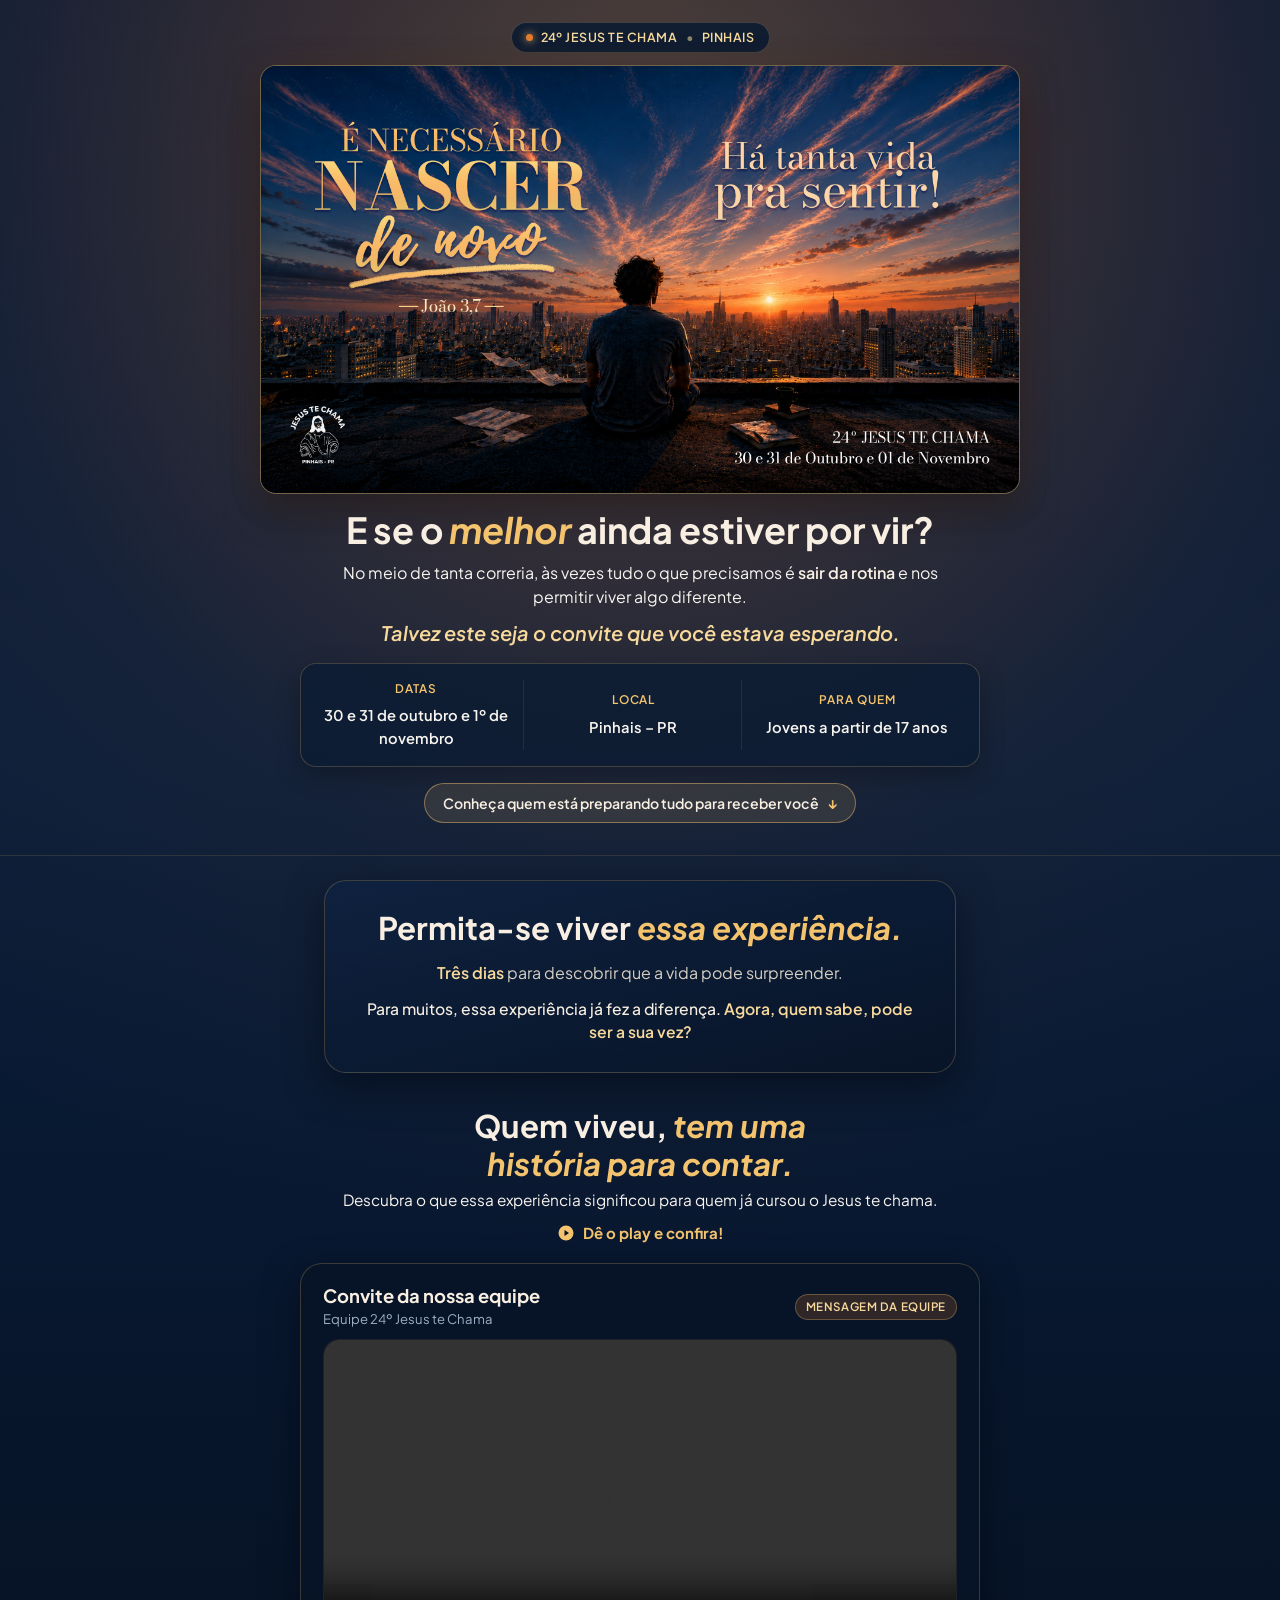
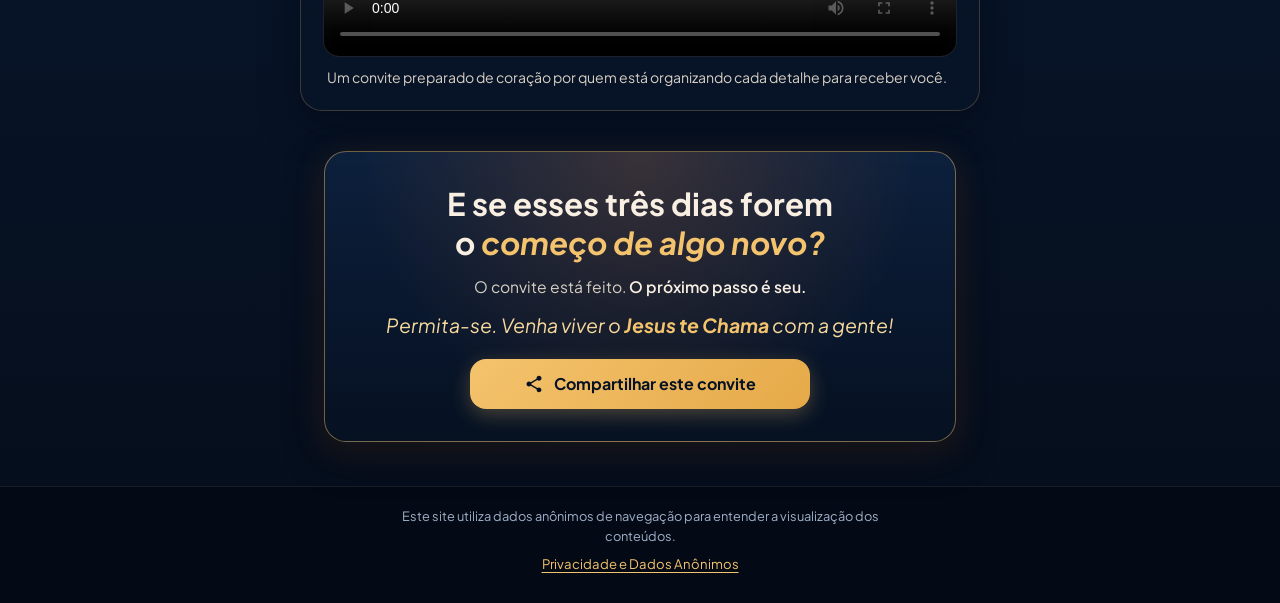
==== index.html @ 41ff3357 "feat: atualizar textos, hierarquia visual e secoes da landing page convite" ====
<!DOCTYPE html>
<html lang="pt-BR">
<head>
  <meta charset="UTF-8">
  <meta name="viewport" content="width=device-width, initial-scale=1.0">
  <meta name="theme-color" content="#071529">

  <title>24º Jesus te Chama | É necessário nascer de novo</title>
  <meta name="description" content="Nos dias 30 e 31 de outubro e 1º de novembro acontece em Pinhais o 24º Jesus te Chama, retiro para jovens a partir de 17 anos.">

  <!-- Open Graph / WhatsApp Preview -->
  <meta property="og:type" content="website">
  <meta property="og:locale" content="pt_BR">
  <meta property="og:site_name" content="24º Jesus te Chama">
  <meta property="og:title" content="24º Jesus te Chama | É necessário nascer de novo">
  <meta property="og:description" content="Nos dias 30 e 31 de outubro e 1º de novembro acontece em Pinhais o 24º Jesus te Chama, retiro para jovens a partir de 17 anos.">
  <meta property="og:url" content="https://convitejesustechama.9digitaltec.com.br/">
  <meta property="og:image" content="https://convitejesustechama.9digitaltec.com.br/imagens/og-convite-24jtc.jpg">
  <meta property="og:image:secure_url" content="https://convitejesustechama.9digitaltec.com.br/imagens/og-convite-24jtc.jpg">
  <meta property="og:image:type" content="image/jpeg">
  <meta property="og:image:width" content="1200">
  <meta property="og:image:height" content="675">
  <meta property="og:image:alt" content="24º Jesus te Chama — É necessário nascer de novo (João 3,7) — 30 e 31 de outubro e 1º de novembro em Pinhais">

  <!-- Twitter Card -->
  <meta name="twitter:card" content="summary_large_image">
  <meta name="twitter:title" content="24º Jesus te Chama | É necessário nascer de novo">
  <meta name="twitter:description" content="Nos dias 30 e 31 de outubro e 1º de novembro acontece em Pinhais o 24º Jesus te Chama, retiro para jovens a partir de 17 anos.">
  <meta name="twitter:image" content="https://convitejesustechama.9digitaltec.com.br/imagens/og-convite-24jtc.jpg">

  <!-- Fontes leves que conversam com a tipografia da arte oficial -->
  <link rel="preconnect" href="https://fonts.googleapis.com">
  <link rel="preconnect" href="https://fonts.gstatic.com" crossorigin>
  <link href="https://fonts.googleapis.com/css2?family=Cormorant+Garamond:ital,wght@0,600;0,700;1,600&family=Plus+Jakarta+Sans:wght@400;500;600;700&display=swap" rel="stylesheet">

  <link rel="stylesheet" href="css/style.css">
</head>
<body>
  <a class="skip-link" href="#depoimentos">Ir direto para os depoimentos</a>

  <!-- ====================================================================
       SEÇÃO 1 — ABERTURA
       ==================================================================== -->
  <header class="hero" role="banner">
    <div class="hero-ambient" aria-hidden="true"></div>

    <div class="container hero-container">
      <div class="hero-top-pill">
        <span class="pill-dot" aria-hidden="true"></span>
        <span>24º Jesus te Chama</span>
        <span class="pill-sep" aria-hidden="true">•</span>
        <span>Pinhais</span>
      </div>

      <!-- Arte Oficial do Evento -->
      <figure class="hero-art-frame">
        <img
          src="imagens/24° JTC Tema - Horizontal.jpg"
          alt="Arte oficial do 24º Jesus te Chama: É necessário nascer de novo (João 3,7). Há tanta vida pra sentir! 30 e 31 de outubro e 1º de novembro em Pinhais - PR."
          class="hero-art-img"
          width="1920"
          height="1080"
          fetchpriority="high"
        >
      </figure>

      <!-- Conteúdo Principal de Abertura -->
      <div class="hero-content">
        <h1 class="hero-title">
          E se o <em class="hero-title-accent">melhor</em> ainda estiver por vir?
        </h1>

        <p class="hero-text">
          No meio de tanta correria, às vezes tudo o que precisamos é <strong>sair da rotina</strong> e nos permitir viver algo diferente.
        </p>

        <p class="hero-welcome">
          Talvez este seja o convite que você estava esperando.
        </p>

        <div class="hero-info-grid" aria-label="Informações do retiro">
          <div class="hero-info-item">
            <span class="info-label">Datas</span>
            <strong class="info-value">30 e 31 de outubro e 1º de novembro</strong>
          </div>
          <div class="hero-info-item">
            <span class="info-label">Local</span>
            <strong class="info-value">Pinhais – PR</strong>
          </div>
          <div class="hero-info-item">
            <span class="info-label">Para quem</span>
            <strong class="info-value">Jovens a partir de 17 anos</strong>
          </div>
        </div>

        <a href="#depoimentos" class="hero-scroll-cue" aria-label="Descer para assistir ao recado da equipe">
          <span>Conheça quem está preparando tudo para receber você</span>
          <span class="scroll-arrow" aria-hidden="true">↓</span>
        </a>
      </div>
    </div>
  </header>

  <main id="conteudo-principal">
    <!-- ==================================================================
         SEÇÃO 2 — EXPERIÊNCIA
         ================================================================== -->
    <section class="section intro-section" aria-labelledby="titulo-apresentacao">
      <div class="container narrow-container">
        <div class="intro-card">
          <h2 id="titulo-apresentacao" class="section-title intro-title">
            Permita-se viver <em class="text-accent">essa experiência.</em>
          </h2>

          <p class="intro-lead">
            <strong>Três dias</strong> para descobrir que a vida pode surpreender.
          </p>

          <p class="intro-bridge">
            Para muitos, essa experiência já fez a diferença. <strong>Agora, quem sabe, pode ser a sua vez?</strong>
          </p>
        </div>
      </div>
    </section>

    <!-- ==================================================================
         SEÇÃO 3 — VÍDEO DA EQUIPE
         ================================================================== -->
    <section id="depoimentos" class="section testimonials-section" aria-labelledby="titulo-depoimentos">
      <div class="container">
        <div class="section-header">
          <h2 id="titulo-depoimentos" class="section-title">
            Quem viveu, <em class="text-accent">tem uma história para contar.</em>
          </h2>
          <p class="section-subtitle">
            Descubra o que essa experiência significou para quem já cursou o Jesus te chama.
          </p>
          <p class="section-play-cta">
            <span class="play-cta-icon" aria-hidden="true">
              <svg viewBox="0 0 24 24" width="18" height="18" focusable="false">
                <circle cx="12" cy="12" r="10" fill="currentColor"/>
                <polygon points="10,8 16,12 10,16" fill="#061224"/>
              </svg>
            </span>
            <span>Dê o play e confira!</span>
          </p>
        </div>

        <!-- Lista de vídeos gerada dinamicamente por js/main.js -->
        <div id="testimonials-list" class="testimonials-grid">
          <noscript>
            <article class="testimonial-card">
              <div class="testimonial-header">
                <span class="testimonial-badge">Mensagem da Equipe</span>
                <div class="testimonial-person">
                  <h3 class="testimonial-name">Convite da nossa equipe</h3>
                  <p class="testimonial-role">Equipe 24º Jesus te Chama</p>
                </div>
              </div>
              <div class="video-wrapper">
                <video
                  class="testimonial-video"
                  controls
                  playsinline
                  preload="metadata"
                  src="depoimentos/WhatsApp Video 2026-10-13 at 09.26.29.mp4"
                ></video>
              </div>
            </article>
          </noscript>
        </div>
      </div>
    </section>

    <!-- ==================================================================
         SEÇÃO 4 — ENCERRAMENTO
         ================================================================== -->
    <section id="convite-final" class="section closing-section" aria-labelledby="titulo-fechamento">
      <div class="container narrow-container">
        <div class="closing-card">
          <h2 id="titulo-fechamento" class="closing-title">
            E se esses três dias forem o <em class="text-accent">começo de algo novo?</em>
          </h2>

          <p class="closing-text">
            O convite está feito. <strong>O próximo passo é seu.</strong>
          </p>

          <p class="closing-highlight">
            Permita-se. Venha viver o <strong>Jesus te Chama</strong> com a gente!
          </p>

          <div class="closing-actions">
            <button
              type="button"
              id="btn-share"
              class="btn btn-primary"
              aria-label="Compartilhar este convite"
            >
              <svg class="btn-icon" viewBox="0 0 24 24" aria-hidden="true" focusable="false">
                <path fill="currentColor" d="M18 16.08c-.76 0-1.44.3-1.96.77L8.91 12.7c.05-.23.09-.46.09-.7s-.04-.47-.09-.7l7.05-4.11c.54.5 1.25.81 2.04.81 1.66 0 3-1.34 3-3s-1.34-3-3-3-3 1.34-3 3c0 .24.04.47.09.7L8.04 9.81C7.5 9.31 6.79 9 6 9c-1.66 0-3 1.34-3 3s1.34 3 3 3c.79 0 1.5-.31 2.04-.81l7.12 4.16c-.05.21-.08.43-.08.65 0 1.61 1.31 2.92 2.92 2.92s2.92-1.31 2.92-2.92-1.31-2.92-2.92-2.92z"/>
              </svg>
              <span>Compartilhar este convite</span>
            </button>

            <p id="share-feedback" class="share-feedback" role="status" aria-live="polite" hidden>
              Link copiado!
            </p>
          </div>
        </div>
      </div>
    </section>
  </main>

  <!-- ====================================================================
       RODAPÉ E PRIVACIDADE
       ==================================================================== -->
  <footer class="site-footer" role="contentinfo">
    <div class="container footer-container">
      <p class="footer-privacy-note">
        Este site utiliza dados anônimos de navegação para entender a visualização dos conteúdos.
      </p>
      <p class="footer-links">
        <a href="privacidade.html" class="footer-link">Privacidade e Dados Anônimos</a>
      </p>
    </div>
  </footer>

  <!-- Scripts do Projeto -->
  <script src="js/config.js"></script>
  <script src="js/tracking.js"></script>
  <script src="js/main.js"></script>
</body>
</html>
---- css/style.css ----
/* ==========================================================================
   24º Jesus te Chama — Folha de Estilo Principal (Mobile First)
   Paleta e atmosfera inspiradas diretamente na arte oficial do evento:
   "É necessário nascer de novo" (João 3,7)
   ========================================================================== */

:root {
  /* Cores extraídas da arte oficial (céu de alvorada + luz dourada do nascer do sol) */
  --bg-deep: #061224;
  --bg-night: #091b34;
  --bg-horizon: #11284a;
  --bg-card: rgba(11, 27, 51, 0.78);
  --bg-card-strong: rgba(8, 20, 39, 0.9);

  --gold-primary: #f4c36d;
  --gold-soft: #f7d99c;
  --amber-glow: #e87d2e;
  --ivory-warm: #f8efe2;

  --text-main: #f8f5f0;
  --text-secondary: #d7cfc3;
  --text-muted: #9fb0c7;

  --border-subtle: rgba(244, 195, 109, 0.22);
  --border-strong: rgba(244, 195, 109, 0.45);

  --whatsapp-green: #25d366;
  --whatsapp-green-dark: #1da851;

  --font-serif: "Plus Jakarta Sans", -apple-system, BlinkMacSystemFont, "Segoe UI", Roboto, sans-serif;
  --font-sans: "Plus Jakarta Sans", -apple-system, BlinkMacSystemFont, "Segoe UI", Roboto, sans-serif;

  --radius-sm: 10px;
  --radius-md: 16px;
  --radius-lg: 22px;

  --shadow-soft: 0 14px 36px rgba(2, 8, 18, 0.55);
  --shadow-glow: 0 8px 32px rgba(232, 125, 46, 0.18);
}

/* Reset enxuto e seguro */
*,
*::before,
*::after {
  box-sizing: border-box;
  margin: 0;
  padding: 0;
}

html {
  font-size: 16px;
  scroll-behavior: smooth;
  -webkit-text-size-adjust: 100%;
  background-color: var(--bg-deep);
  color: var(--text-main);
}

body {
  font-family: var(--font-sans);
  line-height: 1.55;
  color: var(--text-main);
  background-color: var(--bg-deep);
  background-image:
    radial-gradient(circle at 50% 0%, rgba(232, 125, 46, 0.16) 0%, transparent 55%),
    linear-gradient(180deg, #071936 0%, #091d3a 35%, #071326 75%, #050d1a 100%);
  min-height: 100vh;
  overflow-x: hidden;
  -webkit-font-smoothing: antialiased;
}

img,
video {
  display: block;
  max-width: 100%;
  height: auto;
}

a {
  color: var(--gold-primary);
  text-decoration: none;
  transition: color 0.2s ease, opacity 0.2s ease;
}

a:hover {
  color: var(--gold-soft);
}

/* Acessibilidade */
.skip-link {
  position: absolute;
  top: -100px;
  left: 16px;
  z-index: 999;
  padding: 10px 16px;
  background: var(--gold-primary);
  color: #061224;
  font-weight: 700;
  border-radius: var(--radius-sm);
}

.skip-link:focus {
  top: 12px;
}

.sr-only {
  position: absolute;
  width: 1px;
  height: 1px;
  padding: 0;
  margin: -1px;
  overflow: hidden;
  clip: rect(0, 0, 0, 0);
  white-space: nowrap;
  border: 0;
}

:focus-visible {
  outline: 2px solid var(--gold-primary);
  outline-offset: 3px;
}

/* Containers */
.container {
  width: 100%;
  max-width: 960px;
  margin: 0 auto;
  padding: 0 16px;
}

.narrow-container {
  max-width: 680px;
}

/* ==========================================================================
   SEÇÃO 1 — ABERTURA (Mobile First)
   ========================================================================== */
.hero {
  position: relative;
  padding: 12px 0 18px;
  overflow: hidden;
  border-bottom: 1px solid rgba(244, 195, 109, 0.12);
}

.hero-ambient {
  position: absolute;
  inset: 0;
  background:
    radial-gradient(ellipse at 50% 24%, rgba(244, 195, 109, 0.18) 0%, rgba(232, 125, 46, 0.1) 38%, transparent 72%);
  pointer-events: none;
  z-index: 0;
}

.hero-container {
  position: relative;
  z-index: 1;
  display: flex;
  flex-direction: column;
  align-items: center;
  text-align: center;
  gap: 12px;
}

.hero-top-pill {
  display: inline-flex;
  align-items: center;
  gap: 8px;
  padding: 5px 14px;
  border-radius: 999px;
  background: rgba(9, 25, 49, 0.85);
  border: 1px solid var(--border-subtle);
  font-size: 0.78rem;
  font-weight: 600;
  letter-spacing: 0.04em;
  text-transform: uppercase;
  color: var(--gold-soft);
}

.pill-dot {
  width: 7px;
  height: 7px;
  border-radius: 50%;
  background: var(--amber-glow);
  box-shadow: 0 0 8px var(--gold-primary);
}

.pill-sep {
  opacity: 0.55;
}

.hero-art-frame {
  width: 100%;
  max-width: 760px;
  border-radius: var(--radius-md);
  overflow: hidden;
  border: 1px solid var(--border-strong);
  box-shadow: var(--shadow-soft), var(--shadow-glow);
  background-color: #07162c;
}

.hero-art-img {
  width: 100%;
  height: auto;
  display: block;
}

.hero-content {
  width: 100%;
  max-width: 680px;
  display: flex;
  flex-direction: column;
  align-items: center;
  gap: 10px;
  margin-top: 2px;
}

.hero-eyebrow {
  font-size: 0.84rem;
  font-weight: 700;
  letter-spacing: 0.08em;
  text-transform: uppercase;
  color: var(--gold-primary);
}

.hero-title {
  font-family: var(--font-serif);
  font-size: clamp(1.55rem, 5.2vw, 2.25rem);
  font-weight: 700;
  line-height: 1.2;
  color: var(--ivory-warm);
  text-wrap: balance;
}

.hero-title-accent,
.text-accent {
  color: var(--gold-primary);
  font-style: italic;
}

.hero-text {
  font-size: 1rem;
  color: var(--text-main);
  max-width: 52ch;
  line-height: 1.5;
}

.hero-text strong,
.section-subtitle strong,
.closing-text strong {
  color: var(--ivory-warm);
  font-weight: 600;
}

.hero-welcome {
  font-family: var(--font-serif);
  font-size: clamp(1.06rem, 3.8vw, 1.25rem);
  font-style: italic;
  font-weight: 600;
  color: var(--gold-soft);
  max-width: 40ch;
  line-height: 1.4;
}

/* Grade de Informações (Datas, Local, Para quem) */
.hero-info-grid {
  width: 100%;
  display: grid;
  grid-template-columns: 1fr;
  gap: 8px;
  margin-top: 6px;
  padding: 12px 14px;
  border-radius: var(--radius-md);
  background: var(--bg-card);
  border: 1px solid var(--border-subtle);
  box-shadow: 0 8px 24px rgba(0, 0, 0, 0.28);
}

.hero-info-item {
  display: flex;
  flex-wrap: wrap;
  align-items: baseline;
  justify-content: space-between;
  gap: 6px;
  padding-bottom: 6px;
  border-bottom: 1px solid rgba(255, 255, 255, 0.06);
  text-align: left;
}

.hero-info-item:last-child {
  padding-bottom: 0;
  border-bottom: none;
}

.info-label {
  font-size: 0.74rem;
  font-weight: 600;
  text-transform: uppercase;
  letter-spacing: 0.08em;
  color: var(--gold-primary);
}

.info-value {
  font-size: 0.92rem;
  font-weight: 600;
  color: var(--text-main);
  text-align: right;
}

/* Indicação visual discreta para descer até o vídeo */
.hero-scroll-cue {
  display: inline-flex;
  align-items: center;
  justify-content: center;
  gap: 8px;
  margin-top: 6px;
  padding: 10px 18px;
  border-radius: 999px;
  background: rgba(244, 195, 109, 0.12);
  border: 1px solid var(--border-strong);
  color: var(--ivory-warm);
  font-size: 0.88rem;
  font-weight: 600;
  line-height: 1.3;
  transition: transform 0.2s ease, background-color 0.2s ease;
}

.hero-scroll-cue:hover {
  background: rgba(244, 195, 109, 0.2);
  color: #ffffff;
  transform: translateY(2px);
}

.scroll-arrow {
  display: inline-block;
  color: var(--gold-primary);
  font-weight: 700;
  animation: gentleBounce 2.2s infinite ease-in-out;
}

@keyframes gentleBounce {
  0%, 100% {
    transform: translateY(0);
  }
  50% {
    transform: translateY(4px);
  }
}

/* ==========================================================================
   SEÇÕES GERAIS
   ========================================================================== */
.section {
  padding: 16px 0;
}

.section-header {
  text-align: center;
  max-width: 600px;
  margin: 0 auto 14px;
}

.section-title {
  font-family: var(--font-serif);
  font-size: clamp(1.4rem, 4.6vw, 1.95rem);
  font-weight: 700;
  line-height: 1.22;
  color: var(--ivory-warm);
  margin-bottom: 6px;
  text-wrap: balance;
}

.section-subtitle {
  font-size: 0.96rem;
  color: var(--text-main);
  line-height: 1.48;
}

.section-play-cta {
  display: inline-flex;
  align-items: center;
  justify-content: center;
  gap: 8px;
  margin-top: 10px;
  font-size: 0.94rem;
  font-weight: 700;
  color: var(--gold-primary);
}

.play-cta-icon {
  display: inline-flex;
  align-items: center;
  justify-content: center;
  color: var(--gold-primary);
}

/* ==========================================================================
   SEÇÃO 2 — EXPERIÊNCIA
   ========================================================================== */
.intro-section {
  padding-top: 16px;
  padding-bottom: 10px;
}

.intro-card {
  padding: 20px 18px;
  border-radius: var(--radius-lg);
  background: linear-gradient(165deg, rgba(14, 34, 64, 0.85) 0%, rgba(8, 20, 39, 0.92) 100%);
  border: 1px solid var(--border-subtle);
  box-shadow: var(--shadow-soft);
  text-align: center;
  display: flex;
  flex-direction: column;
  gap: 10px;
}

.intro-title {
  margin-bottom: 2px;
}

.intro-lead {
  font-size: 1rem;
  color: var(--text-secondary);
  line-height: 1.5;
}

.intro-lead strong,
.intro-bridge strong {
  color: var(--gold-soft);
  font-weight: 600;
}

.intro-bridge {
  font-size: 0.98rem;
  font-weight: 500;
  color: var(--ivory-warm);
  line-height: 1.48;
}

/* ==========================================================================
   SEÇÃO 3 — VÍDEO DA EQUIPE
   ========================================================================== */
.testimonials-section {
  padding-top: 12px;
  padding-bottom: 16px;
}

.testimonials-grid {
  display: grid;
  grid-template-columns: 1fr;
  gap: 18px;
  max-width: 680px;
  margin: 0 auto;
}

.testimonial-card {
  border-radius: var(--radius-lg);
  background: var(--bg-card-strong);
  border: 1px solid var(--border-subtle);
  box-shadow: var(--shadow-soft);
  padding: 14px 14px 16px;
  display: flex;
  flex-direction: column;
  gap: 10px;
  transition: border-color 0.25s ease, box-shadow 0.25s ease;
}

.testimonial-card.is-playing {
  border-color: var(--gold-primary);
  box-shadow: var(--shadow-soft), 0 0 26px rgba(244, 195, 109, 0.22);
}

.testimonial-header {
  display: flex;
  flex-direction: column;
  align-items: flex-start;
  gap: 4px;
}

.testimonial-badge {
  display: inline-block;
  padding: 3px 10px;
  border-radius: 999px;
  background: rgba(232, 125, 46, 0.18);
  border: 1px solid rgba(244, 195, 109, 0.3);
  color: var(--gold-soft);
  font-size: 0.72rem;
  font-weight: 600;
  letter-spacing: 0.05em;
  text-transform: uppercase;
}

.testimonial-person {
  display: flex;
  flex-direction: column;
  gap: 2px;
}

.testimonial-name {
  font-family: var(--font-serif);
  font-size: 1.15rem;
  font-weight: 700;
  color: var(--ivory-warm);
  line-height: 1.25;
}

.testimonial-role {
  font-size: 0.82rem;
  color: var(--text-muted);
}

.video-wrapper {
  width: 100%;
  border-radius: var(--radius-md);
  overflow: hidden;
  background: #030811;
  border: 1px solid rgba(255, 255, 255, 0.1);
}

.testimonial-video {
  width: 100%;
  max-height: 74vh;
  margin: 0 auto;
  display: block;
  background-color: #030811;
  cursor: pointer;
}

.testimonial-caption {
  font-size: 0.88rem;
  color: var(--text-secondary);
  line-height: 1.45;
  padding: 0 4px;
}

/* ==========================================================================
   SEÇÃO 4 — ENCERRAMENTO E COMPARTILHAMENTO
   ========================================================================== */
.closing-section {
  padding-top: 10px;
  padding-bottom: 32px;
}

.closing-card {
  position: relative;
  padding: 22px 18px;
  border-radius: var(--radius-lg);
  background:
    radial-gradient(circle at 50% 0%, rgba(232, 125, 46, 0.2) 0%, transparent 65%),
    linear-gradient(180deg, rgba(13, 33, 62, 0.94) 0%, rgba(6, 17, 34, 0.98) 100%);
  border: 1px solid var(--border-strong);
  box-shadow: var(--shadow-soft), var(--shadow-glow);
  text-align: center;
  display: flex;
  flex-direction: column;
  align-items: center;
  gap: 10px;
}

.closing-title {
  font-family: var(--font-serif);
  font-size: clamp(1.4rem, 4.6vw, 1.95rem);
  font-weight: 700;
  line-height: 1.25;
  color: var(--ivory-warm);
  text-wrap: balance;
}

.closing-text {
  font-size: 0.98rem;
  color: var(--text-secondary);
  line-height: 1.45;
}

.closing-highlight {
  font-family: var(--font-serif);
  font-size: clamp(1.06rem, 3.8vw, 1.22rem);
  font-style: italic;
  color: var(--gold-soft);
  line-height: 1.35;
}

.closing-highlight strong {
  color: var(--gold-primary);
  font-weight: 700;
}

/* Botões de Ação */
.closing-actions {
  width: 100%;
  display: flex;
  flex-direction: column;
  gap: 10px;
  margin-top: 6px;
}

.btn {
  width: 100%;
  min-height: 50px;
  padding: 13px 20px;
  border-radius: var(--radius-md);
  font-family: var(--font-sans);
  font-size: 1rem;
  font-weight: 700;
  line-height: 1.2;
  display: inline-flex;
  align-items: center;
  justify-content: center;
  gap: 10px;
  cursor: pointer;
  border: none;
  transition: transform 0.18s ease, background-color 0.2s ease, box-shadow 0.2s ease;
}

.btn:active {
  transform: scale(0.99);
}

.btn-icon {
  width: 20px;
  height: 20px;
  flex-shrink: 0;
}

.btn-primary {
  background: linear-gradient(135deg, var(--gold-primary) 0%, #e5a948 100%);
  color: #061224;
  box-shadow: 0 6px 20px rgba(244, 195, 109, 0.28);
}

.btn-primary:hover {
  background: linear-gradient(135deg, var(--gold-soft) 0%, var(--gold-primary) 100%);
  transform: translateY(-1px);
}

.btn-secondary {
  background: rgba(255, 255, 255, 0.06);
  color: var(--ivory-warm);
  border: 1px solid var(--border-strong);
}

.btn-secondary:hover {
  background: rgba(244, 195, 109, 0.14);
}

.share-feedback {
  font-size: 0.9rem;
  font-weight: 600;
  color: var(--gold-primary);
  background: rgba(244, 195, 109, 0.12);
  border: 1px solid var(--border-subtle);
  padding: 8px 14px;
  border-radius: var(--radius-sm);
}

.whatsapp-notice {
  font-size: 0.88rem;
  color: var(--ivory-warm);
  background: rgba(232, 125, 46, 0.16);
  border: 1px solid var(--border-strong);
  padding: 10px 14px;
  border-radius: var(--radius-sm);
  line-height: 1.45;
}

/* ==========================================================================
   RODAPÉ
   ========================================================================== */
.site-footer {
  padding: 20px 0 28px;
  border-top: 1px solid rgba(255, 255, 255, 0.08);
  background: rgba(4, 10, 20, 0.85);
  text-align: center;
}

.footer-container {
  display: flex;
  flex-direction: column;
  gap: 6px;
  align-items: center;
}

.footer-brand {
  font-size: 0.9rem;
  color: var(--gold-soft);
}

.footer-privacy-note {
  font-size: 0.8rem;
  color: var(--text-muted);
  max-width: 520px;
}

.footer-links {
  margin-top: 2px;
  font-size: 0.82rem;
}

.footer-link {
  color: var(--gold-primary);
  text-decoration: underline;
  text-underline-offset: 3px;
}

/* ==========================================================================
   PÁGINA DE PRIVACIDADE (privacidade.html)
   ========================================================================== */
.privacy-page {
  padding: 36px 0 56px;
}

.privacy-card {
  padding: 28px 22px;
  border-radius: var(--radius-lg);
  background: var(--bg-card-strong);
  border: 1px solid var(--border-subtle);
  box-shadow: var(--shadow-soft);
  display: flex;
  flex-direction: column;
  gap: 16px;
}

.privacy-card h1 {
  font-family: var(--font-serif);
  font-size: clamp(1.75rem, 5vw, 2.3rem);
  color: var(--gold-primary);
  line-height: 1.2;
}

.privacy-card h2 {
  font-family: var(--font-serif);
  font-size: 1.35rem;
  color: var(--ivory-warm);
  margin-top: 8px;
}

.privacy-card p,
.privacy-card li {
  font-size: 0.95rem;
  color: var(--text-secondary);
  line-height: 1.6;
}

.privacy-card ul {
  padding-left: 20px;
  display: flex;
  flex-direction: column;
  gap: 6px;
}

/* ==========================================================================
   MEDIA QUERIES — TABLET E DESKTOP
   ========================================================================== */
@media (min-width: 640px) {
  .container {
    padding: 0 24px;
  }

  .hero {
    padding: 22px 0 32px;
  }

  .hero-info-grid {
    grid-template-columns: repeat(3, 1fr);
    gap: 14px;
    padding: 16px 20px;
  }

  .hero-info-item {
    flex-direction: column;
    align-items: center;
    justify-content: center;
    text-align: center;
    padding-bottom: 0;
    border-bottom: none;
    border-right: 1px solid rgba(255, 255, 255, 0.08);
    padding-right: 12px;
  }

  .hero-info-item:last-child {
    border-right: none;
    padding-right: 0;
  }

  .info-value {
    text-align: center;
  }

  .intro-section {
    padding-top: 24px;
    padding-bottom: 16px;
  }

  .intro-card {
    padding: 28px 32px;
    gap: 12px;
  }

  .testimonials-section {
    padding-top: 18px;
    padding-bottom: 24px;
  }

  .testimonial-card {
    padding: 20px 22px 22px;
  }

  .testimonial-header {
    flex-direction: row;
    align-items: center;
    justify-content: space-between;
  }

  .testimonial-badge {
    order: 2;
  }

  .closing-section {
    padding-top: 16px;
    padding-bottom: 44px;
  }

  .closing-card {
    padding: 32px 34px;
    gap: 14px;
  }

  .closing-actions {
    flex-direction: row;
    flex-wrap: wrap;
    justify-content: center;
  }

  .closing-actions .btn {
    flex: 1 1 240px;
    max-width: 340px;
  }

  .closing-actions .share-feedback,
  .closing-actions .whatsapp-notice {
    flex: 1 1 100%;
  }
}

/* Redução de movimento para acessibilidade */
@media (prefers-reduced-motion: reduce) {
  html {
    scroll-behavior: auto;
  }

  *,
  *::before,
  *::after {
    animation-duration: 0.01ms !important;
    animation-iteration-count: 1 !important;
    transition-duration: 0.01ms !important;
  }
}
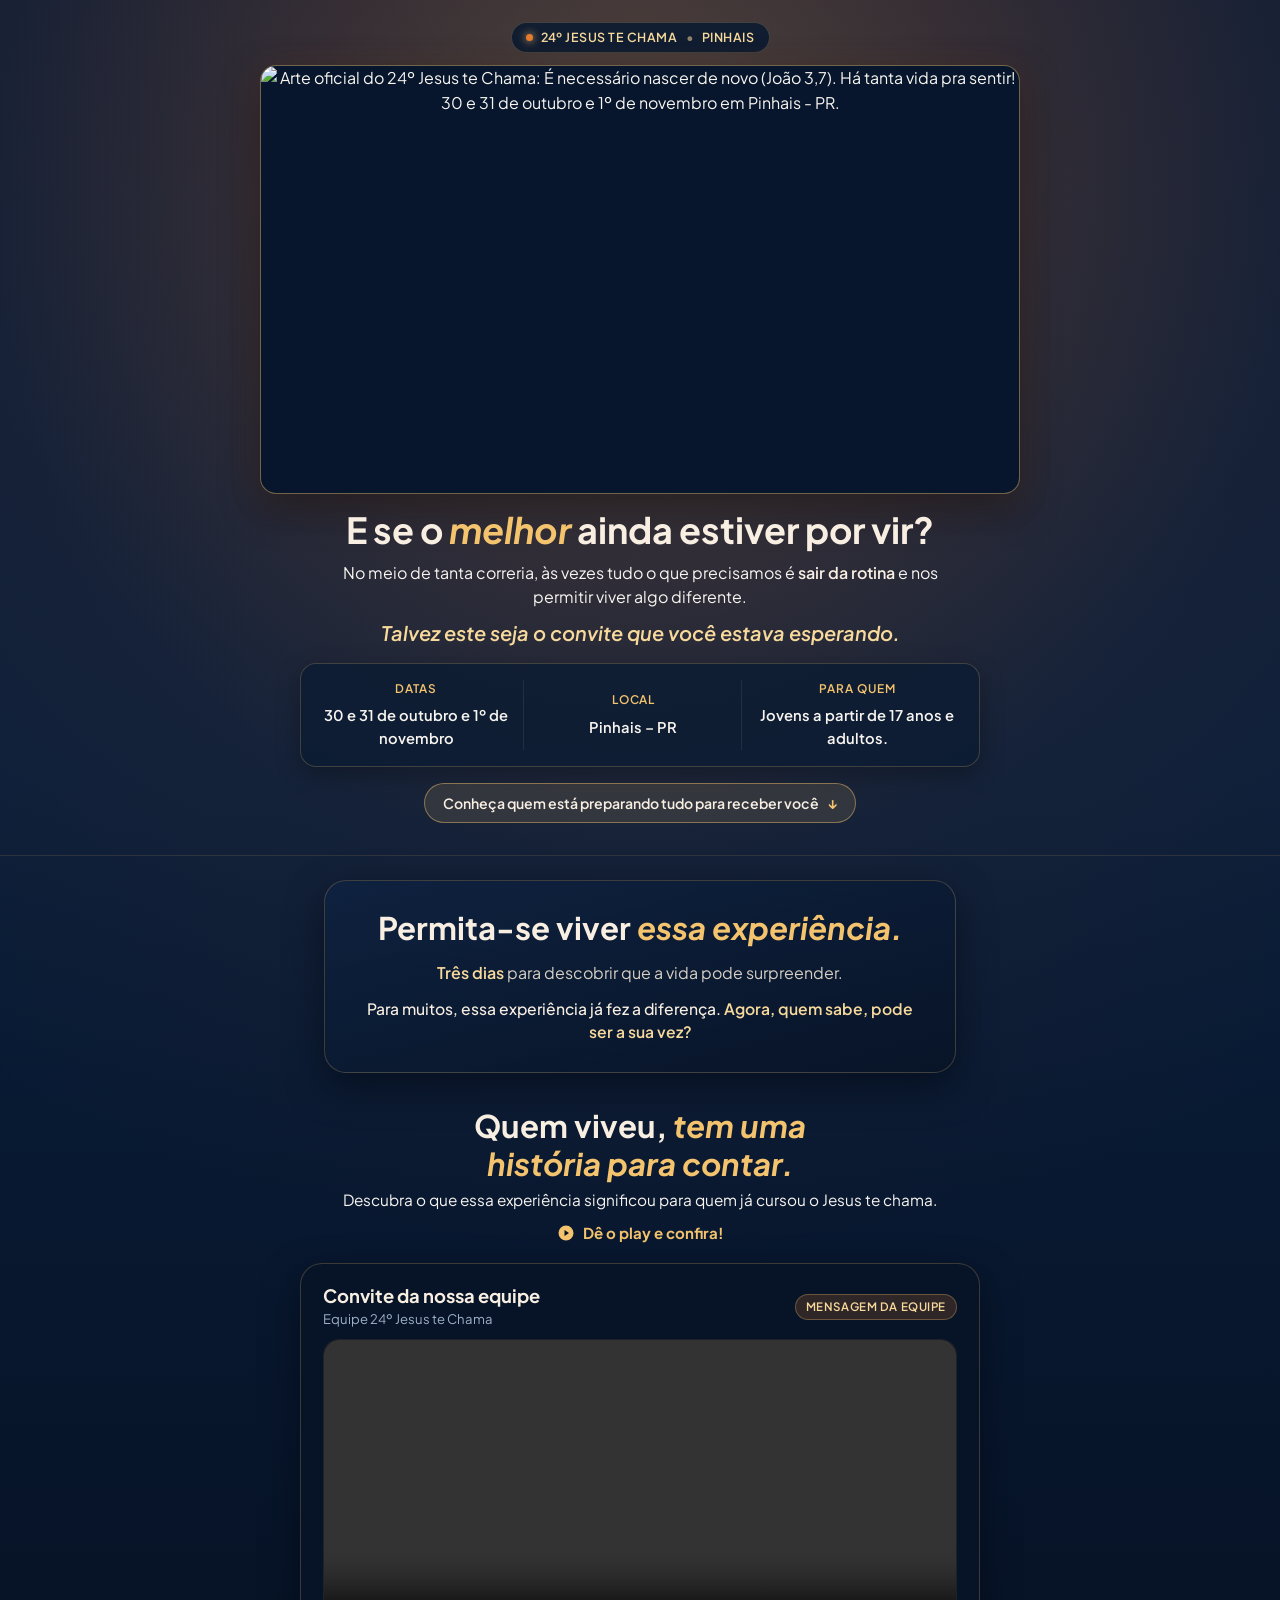
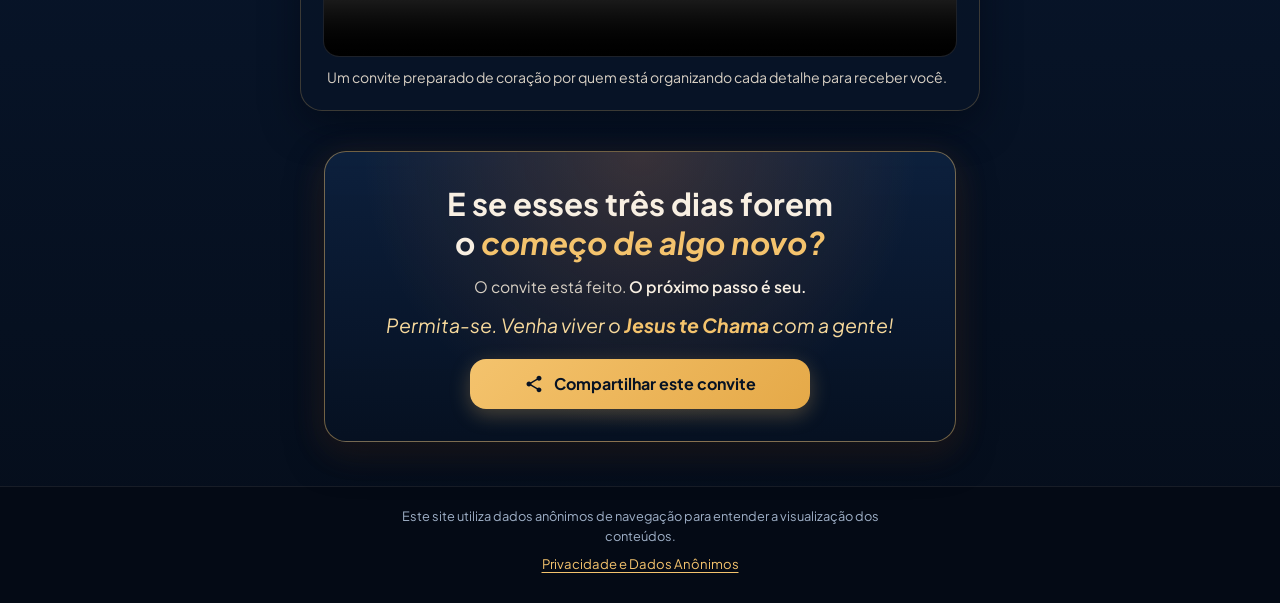
==== commit b9e25a7b: "feat: trocar imagem principal de abertura e atualizar publico-alvo para jovens e adultos" ====
--- a/index.html
+++ b/index.html
@@ -6,14 +6,14 @@
   <meta name="theme-color" content="#071529">
 
   <title>24º Jesus te Chama | É necessário nascer de novo</title>
-  <meta name="description" content="Nos dias 30 e 31 de outubro e 1º de novembro acontece em Pinhais o 24º Jesus te Chama, retiro para jovens a partir de 17 anos.">
+  <meta name="description" content="Nos dias 30 e 31 de outubro e 1º de novembro acontece em Pinhais o 24º Jesus te Chama, retiro para jovens a partir de 17 anos e adultos.">
 
   <!-- Open Graph / WhatsApp Preview -->
   <meta property="og:type" content="website">
   <meta property="og:locale" content="pt_BR">
   <meta property="og:site_name" content="24º Jesus te Chama">
   <meta property="og:title" content="24º Jesus te Chama | É necessário nascer de novo">
-  <meta property="og:description" content="Nos dias 30 e 31 de outubro e 1º de novembro acontece em Pinhais o 24º Jesus te Chama, retiro para jovens a partir de 17 anos.">
+  <meta property="og:description" content="Nos dias 30 e 31 de outubro e 1º de novembro acontece em Pinhais o 24º Jesus te Chama, retiro para jovens a partir de 17 anos e adultos.">
   <meta property="og:url" content="https://convitejesustechama.9digitaltec.com.br/">
   <meta property="og:image" content="https://convitejesustechama.9digitaltec.com.br/imagens/og-convite-24jtc.jpg">
   <meta property="og:image:secure_url" content="https://convitejesustechama.9digitaltec.com.br/imagens/og-convite-24jtc.jpg">
@@ -25,7 +25,7 @@
   <!-- Twitter Card -->
   <meta name="twitter:card" content="summary_large_image">
   <meta name="twitter:title" content="24º Jesus te Chama | É necessário nascer de novo">
-  <meta name="twitter:description" content="Nos dias 30 e 31 de outubro e 1º de novembro acontece em Pinhais o 24º Jesus te Chama, retiro para jovens a partir de 17 anos.">
+  <meta name="twitter:description" content="Nos dias 30 e 31 de outubro e 1º de novembro acontece em Pinhais o 24º Jesus te Chama, retiro para jovens a partir de 17 anos e adultos.">
   <meta name="twitter:image" content="https://convitejesustechama.9digitaltec.com.br/imagens/og-convite-24jtc.jpg">
 
   <!-- Fontes leves que conversam com a tipografia da arte oficial -->
@@ -55,7 +55,7 @@
       <!-- Arte Oficial do Evento -->
       <figure class="hero-art-frame">
         <img
-          src="imagens/24° JTC Tema - Horizontal.jpg"
+          src="imagens/É Necessário Nascer de Novo.png"
           alt="Arte oficial do 24º Jesus te Chama: É necessário nascer de novo (João 3,7). Há tanta vida pra sentir! 30 e 31 de outubro e 1º de novembro em Pinhais - PR."
           class="hero-art-img"
           width="1920"
@@ -89,7 +89,7 @@
           </div>
           <div class="hero-info-item">
             <span class="info-label">Para quem</span>
-            <strong class="info-value">Jovens a partir de 17 anos</strong>
+            <strong class="info-value">Jovens a partir de 17 anos e adultos.</strong>
           </div>
         </div>
 
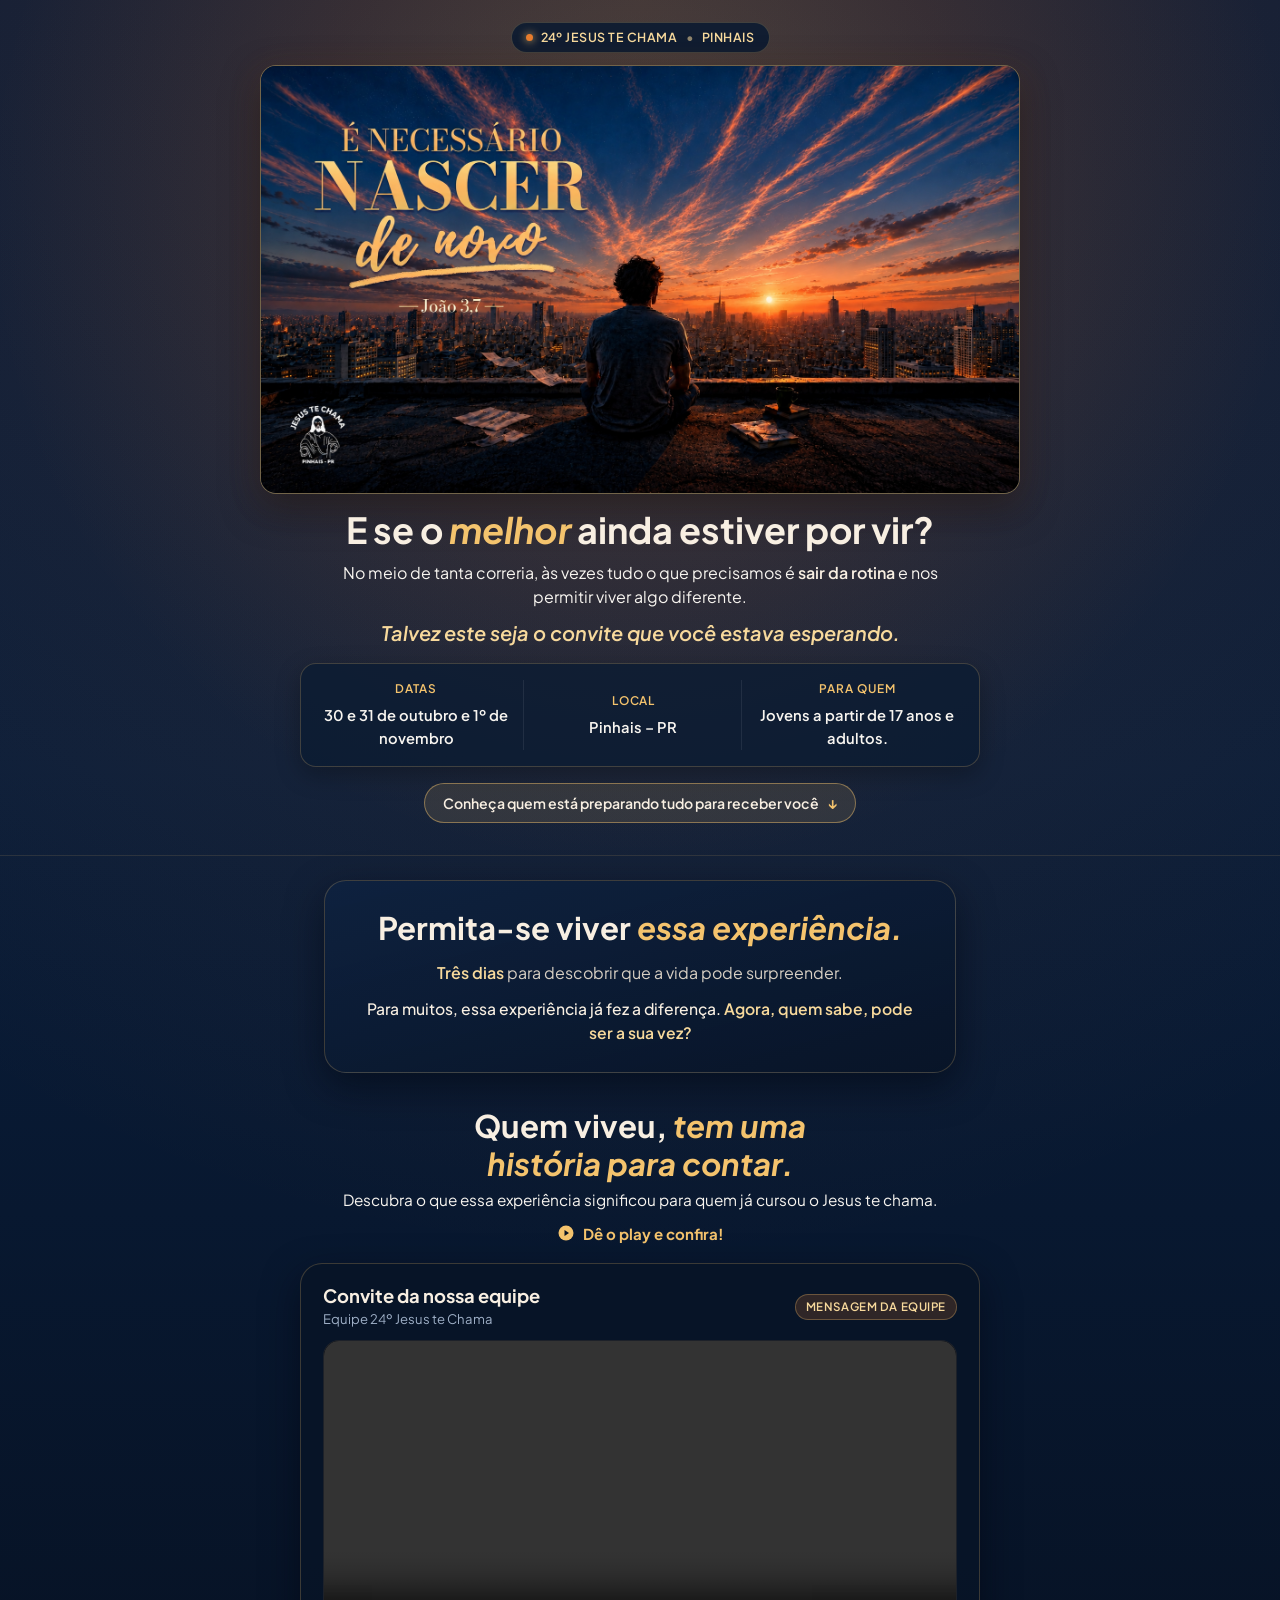
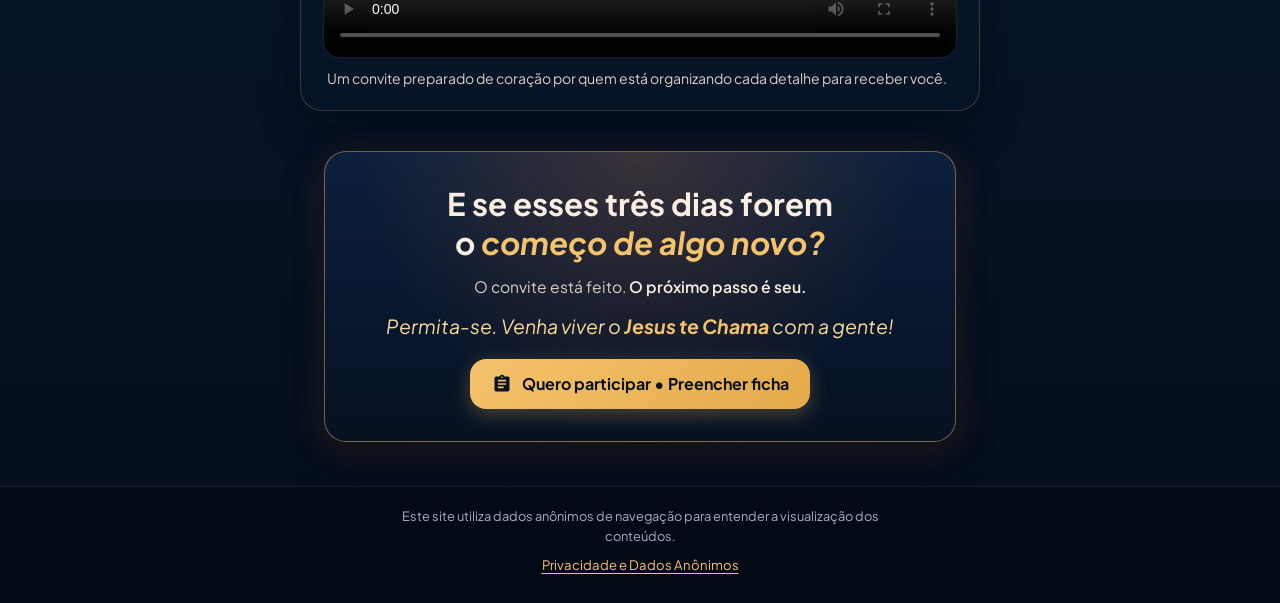
==== commit 37f004ab: "feat: substituir botao de compartilhamento por link de inscricao (Quero participar - Preencher ficha" ====
--- a/index.html
+++ b/index.html
@@ -191,21 +191,19 @@
           </p>
 
           <div class="closing-actions">
-            <button
-              type="button"
-              id="btn-share"
+            <a
+              href="https://docs.google.com/forms/d/e/1FAIpQLSehyiXCgNbepo4s-Dr_lfMMFKakipOildw8CYx1_i5hJM6rZA/viewform?usp=header"
+              target="_blank"
+              rel="noopener noreferrer"
+              id="btn-participate"
               class="btn btn-primary"
-              aria-label="Compartilhar este convite"
+              aria-label="Quero participar e preencher a ficha de inscrição"
             >
               <svg class="btn-icon" viewBox="0 0 24 24" aria-hidden="true" focusable="false">
-                <path fill="currentColor" d="M18 16.08c-.76 0-1.44.3-1.96.77L8.91 12.7c.05-.23.09-.46.09-.7s-.04-.47-.09-.7l7.05-4.11c.54.5 1.25.81 2.04.81 1.66 0 3-1.34 3-3s-1.34-3-3-3-3 1.34-3 3c0 .24.04.47.09.7L8.04 9.81C7.5 9.31 6.79 9 6 9c-1.66 0-3 1.34-3 3s1.34 3 3 3c.79 0 1.5-.31 2.04-.81l7.12 4.16c-.05.21-.08.43-.08.65 0 1.61 1.31 2.92 2.92 2.92s2.92-1.31 2.92-2.92-1.31-2.92-2.92-2.92z"/>
+                <path fill="currentColor" d="M19 3h-4.18C14.4 1.84 13.3 1 12 1s-2.4.84-2.82 2H5c-1.1 0-2 .9-2 2v14c0 1.1.9 2 2 2h14c1.1 0 2-.9 2-2V5c0-1.1-.9-2-2-2zm-7 0c.55 0 1 .45 1 1s-.45 1-1 1-1-.45-1-1 .45-1 1-1zm2 14H7v-2h7v2zm3-4H7v-2h10v2zm0-4H7V7h10v2z"/>
               </svg>
-              <span>Compartilhar este convite</span>
-            </button>
-
-            <p id="share-feedback" class="share-feedback" role="status" aria-live="polite" hidden>
-              Link copiado!
-            </p>
+              <span>Quero participar • Preencher ficha</span>
+            </a>
           </div>
         </div>
       </div>
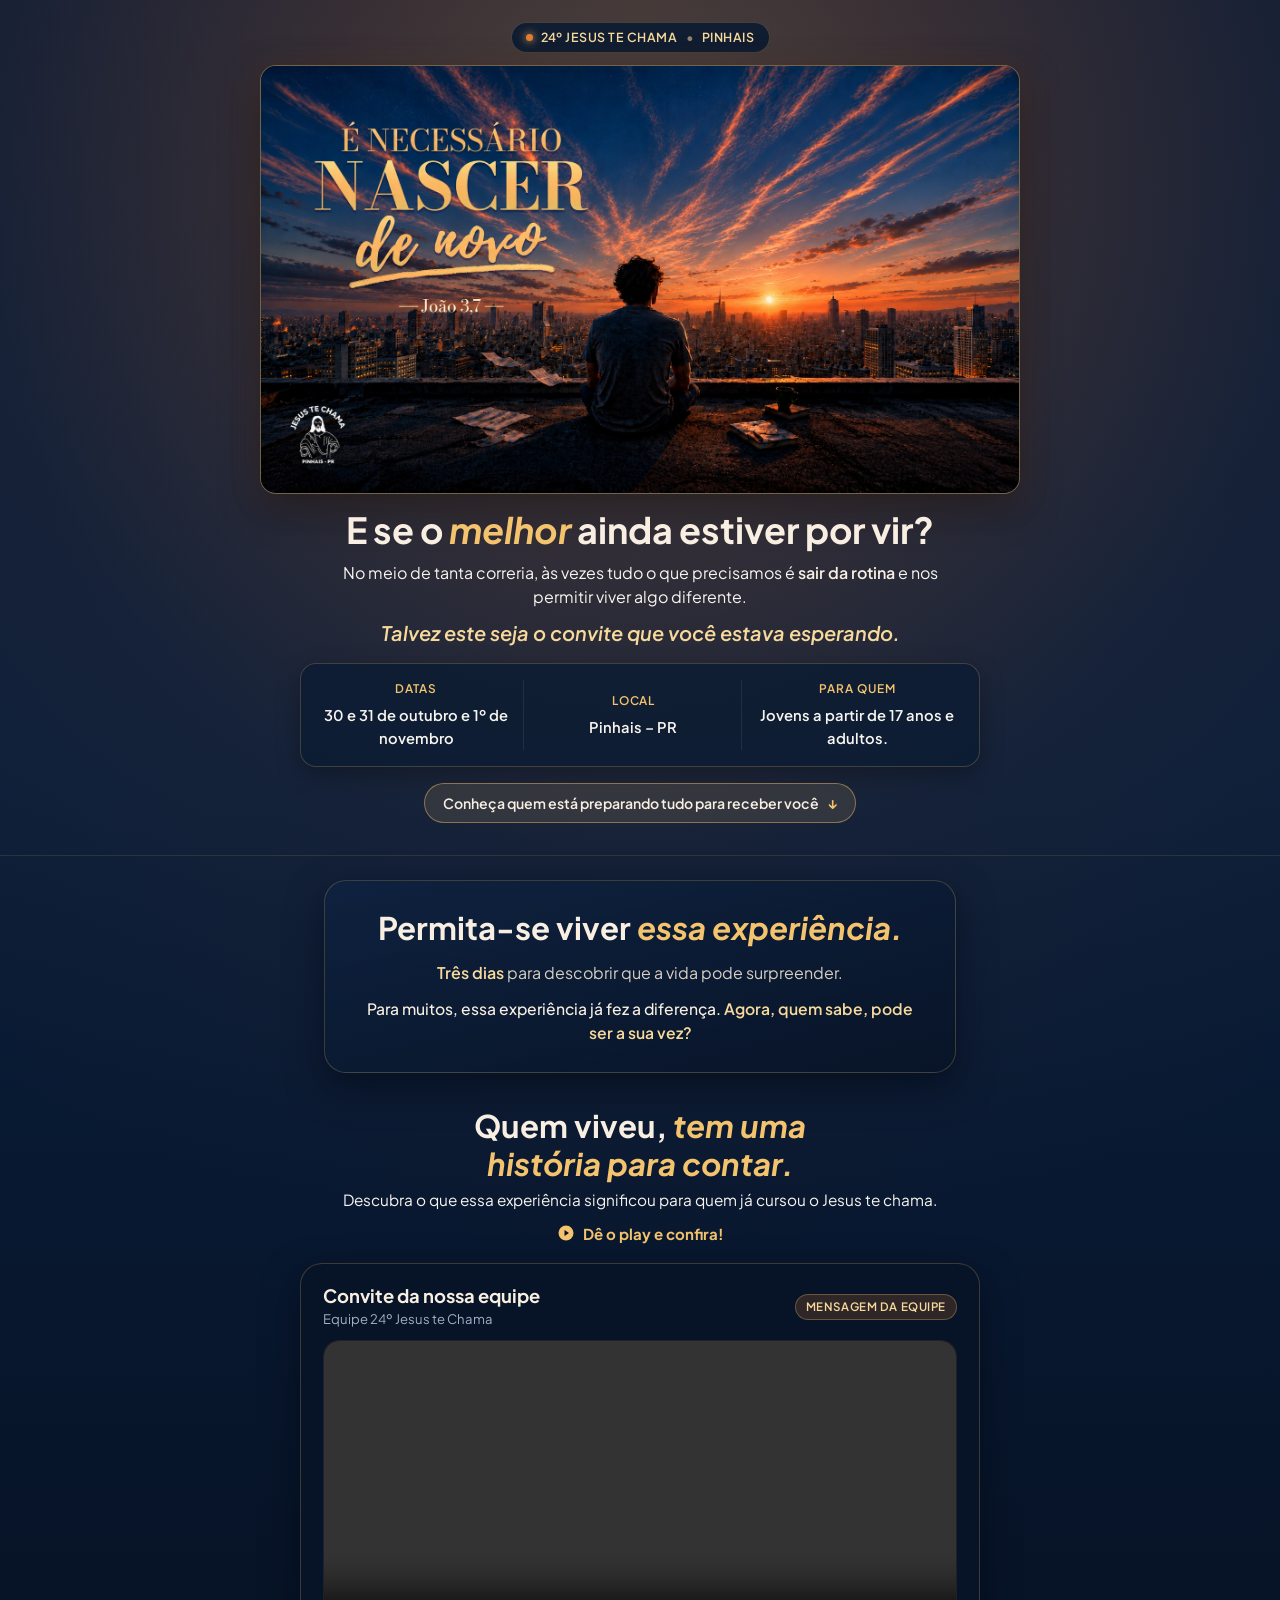
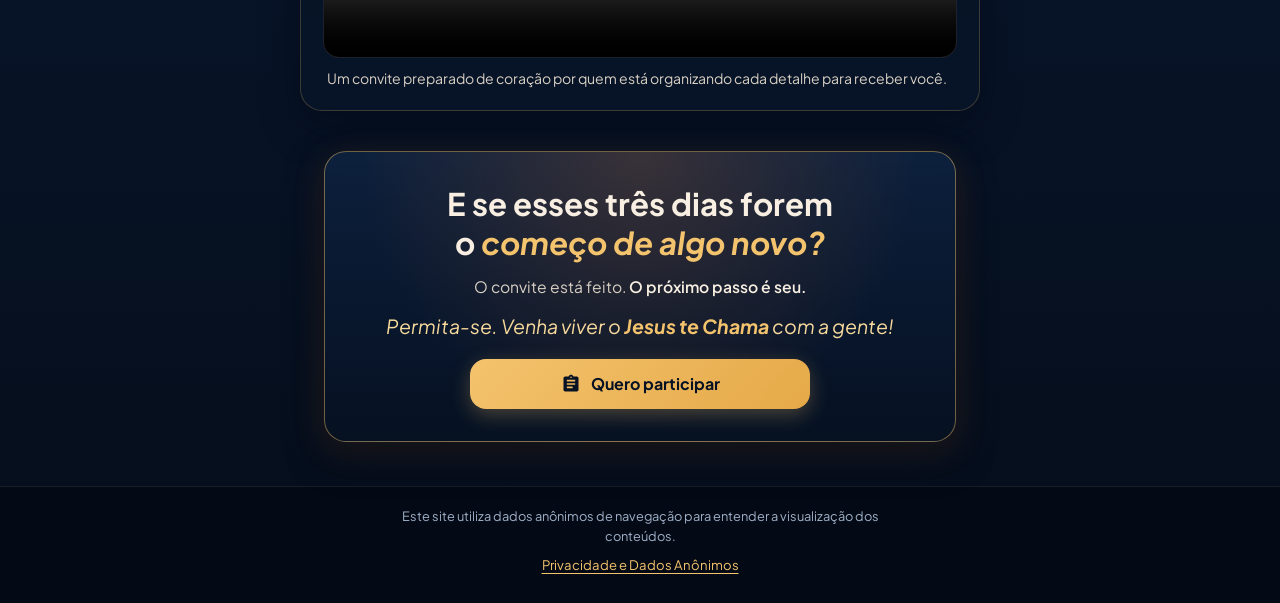
==== commit 0e65e4ef: "fix: ajustar texto do botao para Quero participar e corrigir contraste no hover" ====
--- a/index.html
+++ b/index.html
@@ -197,12 +197,12 @@
               rel="noopener noreferrer"
               id="btn-participate"
               class="btn btn-primary"
-              aria-label="Quero participar e preencher a ficha de inscrição"
+              aria-label="Quero participar"
             >
               <svg class="btn-icon" viewBox="0 0 24 24" aria-hidden="true" focusable="false">
                 <path fill="currentColor" d="M19 3h-4.18C14.4 1.84 13.3 1 12 1s-2.4.84-2.82 2H5c-1.1 0-2 .9-2 2v14c0 1.1.9 2 2 2h14c1.1 0 2-.9 2-2V5c0-1.1-.9-2-2-2zm-7 0c.55 0 1 .45 1 1s-.45 1-1 1-1-.45-1-1 .45-1 1-1zm2 14H7v-2h7v2zm3-4H7v-2h10v2zm0-4H7V7h10v2z"/>
               </svg>
-              <span>Quero participar • Preencher ficha</span>
+              <span>Quero participar</span>
             </a>
           </div>
         </div>
--- a/css/style.css
+++ b/css/style.css
@@ -626,8 +626,10 @@
   box-shadow: 0 6px 20px rgba(244, 195, 109, 0.28);
 }
 
-.btn-primary:hover {
+.btn-primary:hover,
+.btn-primary:focus-visible {
   background: linear-gradient(135deg, var(--gold-soft) 0%, var(--gold-primary) 100%);
+  color: #061224;
   transform: translateY(-1px);
 }
 
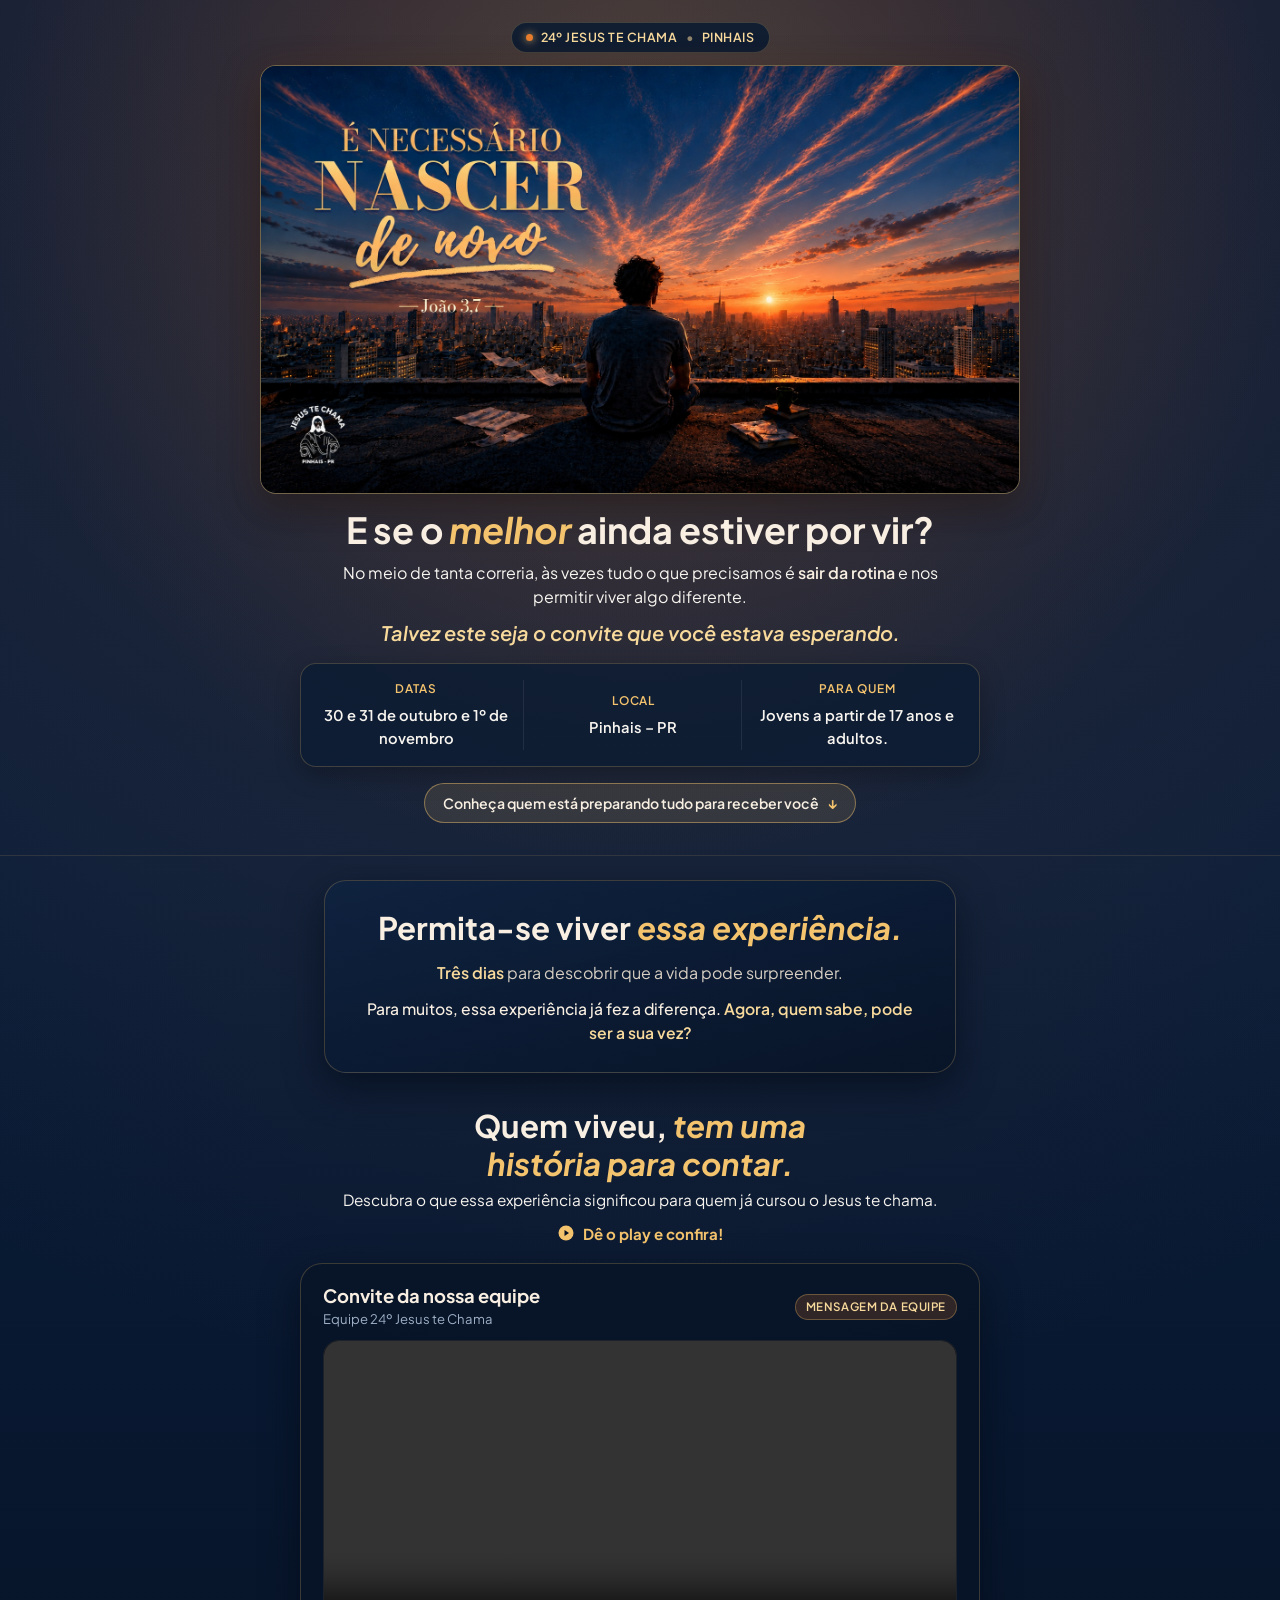
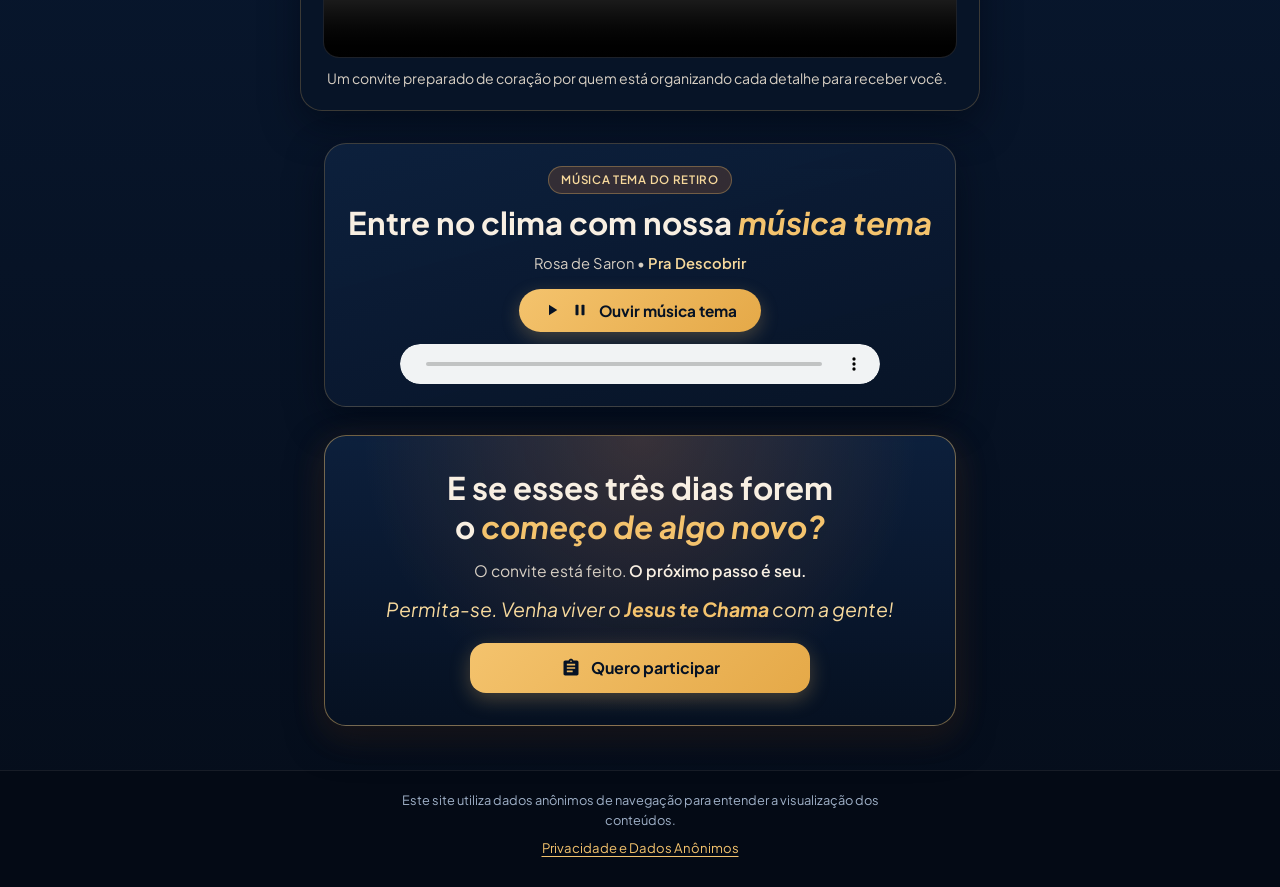
==== commit 8145ff20: "feat: adicionar card de musica tema do retiro antes do fechamento" ====
--- a/index.html
+++ b/index.html
@@ -33,7 +33,7 @@
   <link rel="preconnect" href="https://fonts.gstatic.com" crossorigin>
   <link href="https://fonts.googleapis.com/css2?family=Cormorant+Garamond:ital,wght@0,600;0,700;1,600&family=Plus+Jakarta+Sans:wght@400;500;600;700&display=swap" rel="stylesheet">
 
-  <link rel="stylesheet" href="css/style.css">
+  <link rel="stylesheet" href="css/style.css?v=3">
 </head>
 <body>
   <a class="skip-link" href="#depoimentos">Ir direto para os depoimentos</a>
@@ -173,6 +173,53 @@
     </section>
 
     <!-- ==================================================================
+         SEÇÃO 3.5 — MÚSICA TEMA
+         ================================================================== -->
+    <section id="musica-tema" class="section music-section" aria-labelledby="titulo-musica">
+      <div class="container narrow-container">
+        <div class="music-card" id="music-card">
+          <span class="music-badge">Música Tema do Retiro</span>
+
+          <h2 id="titulo-musica" class="section-title music-title">
+            Entre no clima com nossa <em class="text-accent">música tema</em>
+          </h2>
+
+          <p class="music-track-info">
+            Rosa de Saron • <strong>Pra Descobrir</strong>
+          </p>
+
+          <div class="music-player-box">
+            <button
+              type="button"
+              id="btn-music-toggle"
+              class="music-play-btn"
+              aria-label="Tocar música tema"
+            >
+              <svg class="music-icon music-icon-play" viewBox="0 0 24 24" aria-hidden="true" focusable="false">
+                <polygon points="8,5 19,12 8,19" fill="currentColor"/>
+              </svg>
+              <svg class="music-icon music-icon-pause" viewBox="0 0 24 24" aria-hidden="true" focusable="false" hidden>
+                <rect x="6" y="5" width="4" height="14" rx="1" fill="currentColor"/>
+                <rect x="14" y="5" width="4" height="14" rx="1" fill="currentColor"/>
+              </svg>
+              <span id="music-btn-label">Ouvir música tema</span>
+            </button>
+
+            <audio
+              id="theme-audio"
+              class="music-audio"
+              controls
+              preload="metadata"
+              src="musica/Pra Descobri Rosa De Saron.m4a"
+            >
+              Seu navegador não suporta reprodução de áudio.
+            </audio>
+          </div>
+        </div>
+      </div>
+    </section>
+
+    <!-- ==================================================================
          SEÇÃO 4 — ENCERRAMENTO
          ================================================================== -->
     <section id="convite-final" class="section closing-section" aria-labelledby="titulo-fechamento">
@@ -225,8 +272,8 @@
   </footer>
 
   <!-- Scripts do Projeto -->
-  <script src="js/config.js"></script>
-  <script src="js/tracking.js"></script>
-  <script src="js/main.js"></script>
+  <script src="js/config.js?v=3"></script>
+  <script src="js/tracking.js?v=3"></script>
+  <script src="js/main.js?v=3"></script>
 </body>
 </html>
--- a/css/style.css
+++ b/css/style.css
@@ -532,6 +532,109 @@
 }
 
 /* ==========================================================================
+   SEÇÃO 3.5 — MÚSICA TEMA DO RETIRO
+   ========================================================================== */
+.music-section {
+  padding-top: 8px;
+  padding-bottom: 12px;
+}
+
+.music-card {
+  position: relative;
+  padding: 22px 18px;
+  border-radius: var(--radius-lg);
+  background: linear-gradient(165deg, rgba(14, 34, 64, 0.88) 0%, rgba(8, 20, 39, 0.94) 100%);
+  border: 1px solid var(--border-subtle);
+  box-shadow: var(--shadow-soft);
+  text-align: center;
+  display: flex;
+  flex-direction: column;
+  align-items: center;
+  gap: 10px;
+  transition: border-color 0.25s ease, box-shadow 0.25s ease;
+}
+
+.music-card.is-playing {
+  border-color: var(--gold-primary);
+  box-shadow: var(--shadow-soft), 0 0 26px rgba(244, 195, 109, 0.22);
+}
+
+.music-badge {
+  display: inline-block;
+  padding: 4px 12px;
+  border-radius: 999px;
+  background: rgba(232, 125, 46, 0.18);
+  border: 1px solid rgba(244, 195, 109, 0.32);
+  color: var(--gold-soft);
+  font-size: 0.72rem;
+  font-weight: 600;
+  letter-spacing: 0.06em;
+  text-transform: uppercase;
+}
+
+.music-title {
+  margin-bottom: 0;
+}
+
+.music-track-info {
+  font-size: 0.92rem;
+  color: var(--text-secondary);
+}
+
+.music-track-info strong {
+  color: var(--gold-soft);
+  font-weight: 600;
+}
+
+.music-player-box {
+  width: 100%;
+  max-width: 480px;
+  display: flex;
+  flex-direction: column;
+  align-items: center;
+  gap: 12px;
+  margin-top: 4px;
+}
+
+.music-play-btn {
+  display: inline-flex;
+  align-items: center;
+  justify-content: center;
+  gap: 10px;
+  padding: 12px 24px;
+  border-radius: 999px;
+  background: linear-gradient(135deg, var(--gold-primary) 0%, #e5a948 100%);
+  color: #061224;
+  font-family: var(--font-sans);
+  font-size: 0.96rem;
+  font-weight: 700;
+  border: none;
+  cursor: pointer;
+  box-shadow: 0 6px 18px rgba(244, 195, 109, 0.25);
+  transition: transform 0.18s ease, background-color 0.2s ease, box-shadow 0.2s ease;
+}
+
+.music-play-btn:hover,
+.music-play-btn:focus-visible {
+  background: linear-gradient(135deg, var(--gold-soft) 0%, var(--gold-primary) 100%);
+  color: #061224;
+  transform: translateY(-1px);
+}
+
+.music-icon {
+  width: 18px;
+  height: 18px;
+  flex-shrink: 0;
+}
+
+.music-audio {
+  width: 100%;
+  height: 40px;
+  border-radius: 999px;
+  outline: none;
+}
+
+/* ==========================================================================
    SEÇÃO 4 — ENCERRAMENTO E COMPARTILHAMENTO
    ========================================================================== */
 .closing-section {
@@ -620,17 +723,31 @@
   flex-shrink: 0;
 }
 
-.btn-primary {
+.btn-primary,
+a.btn-primary,
+a.btn-primary:visited {
   background: linear-gradient(135deg, var(--gold-primary) 0%, #e5a948 100%);
-  color: #061224;
+  color: #061224 !important;
   box-shadow: 0 6px 20px rgba(244, 195, 109, 0.28);
 }
 
 .btn-primary:hover,
-.btn-primary:focus-visible {
+.btn-primary:focus,
+.btn-primary:focus-visible,
+.btn-primary:active,
+a.btn-primary:hover,
+a.btn-primary:focus,
+a.btn-primary:active {
   background: linear-gradient(135deg, var(--gold-soft) 0%, var(--gold-primary) 100%);
-  color: #061224;
+  color: #061224 !important;
   transform: translateY(-1px);
+}
+
+.btn-primary span,
+.btn-primary svg,
+.btn-primary:hover span,
+.btn-primary:hover svg {
+  color: #061224 !important;
 }
 
 .btn-secondary {
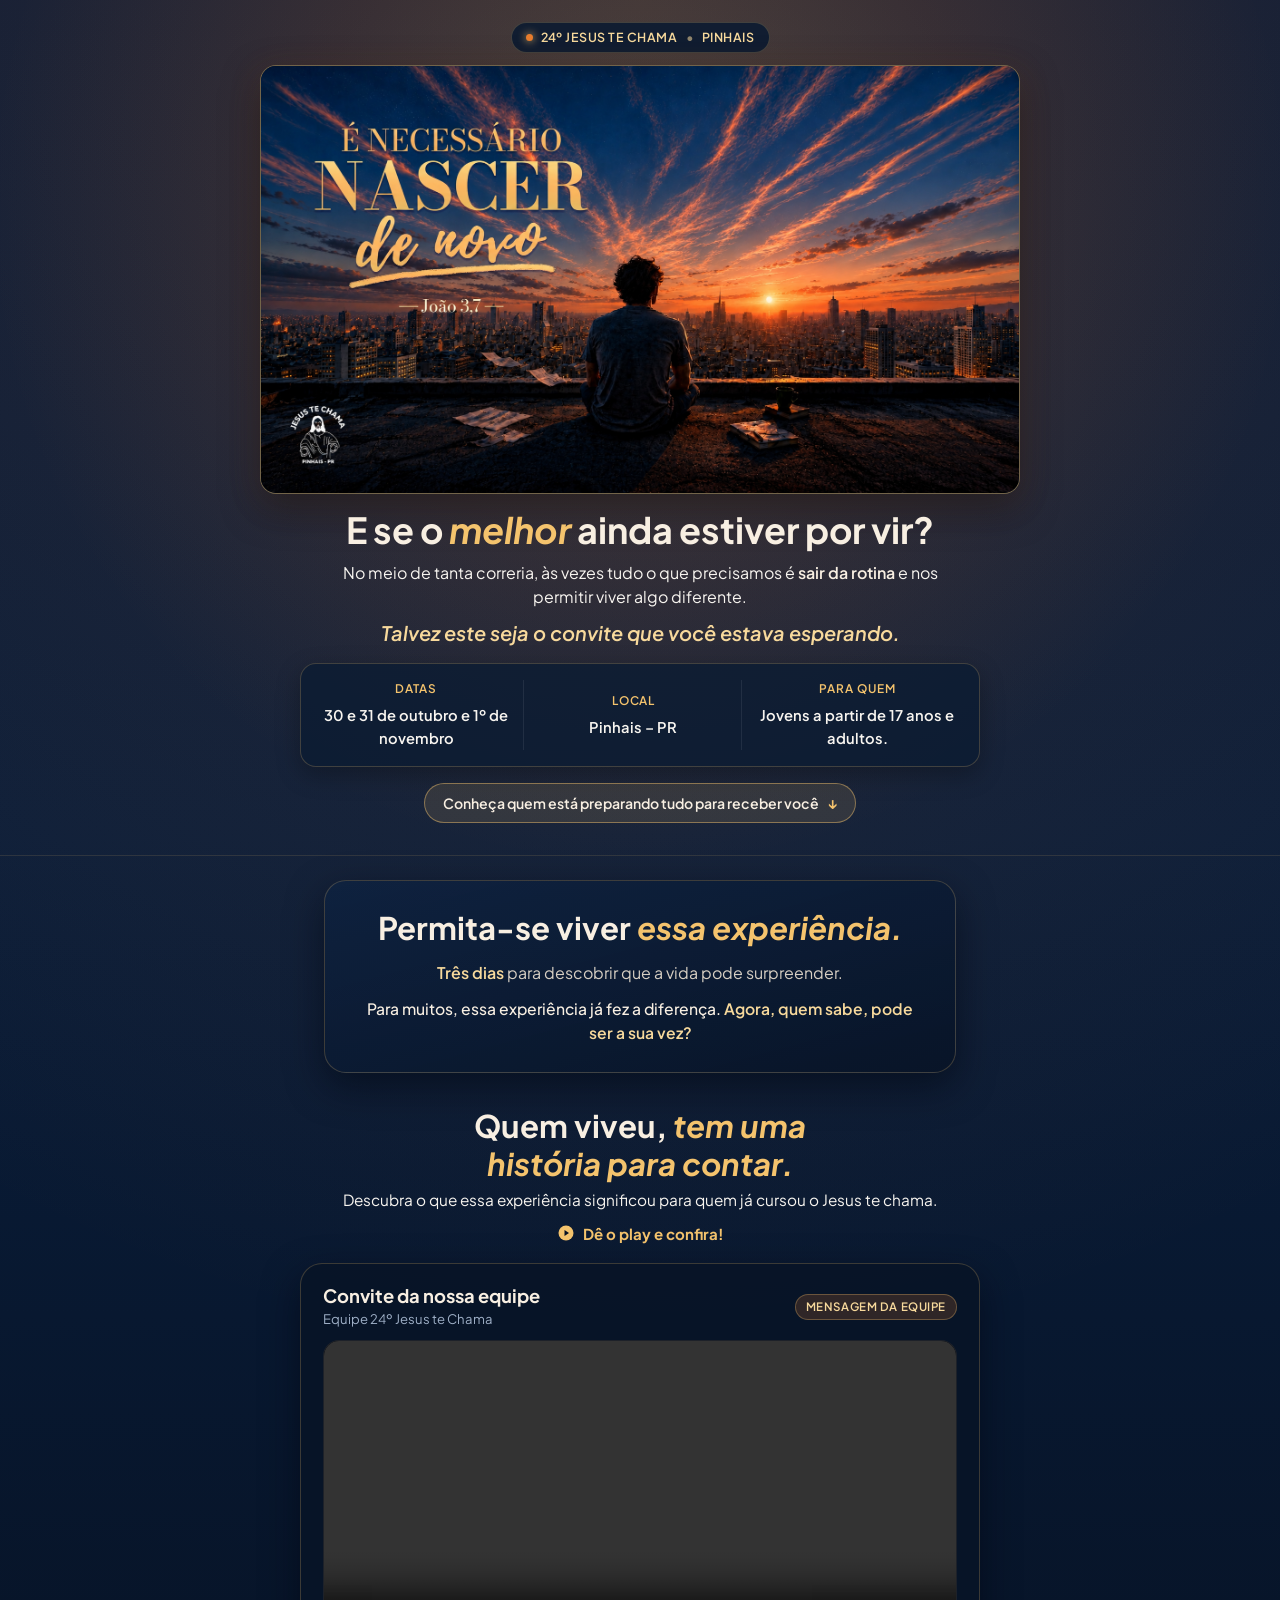
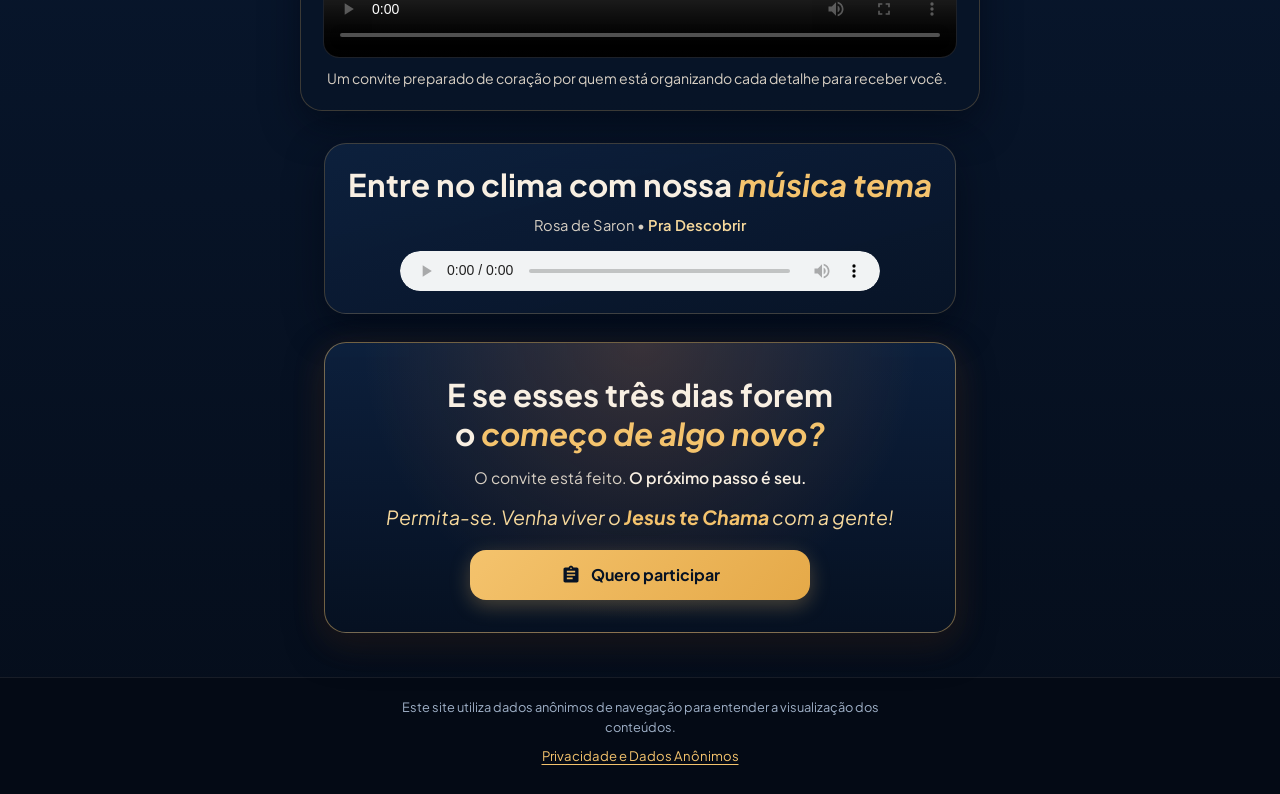
==== commit 1f6ff79d: "refactor: simplificar card de musica tema deixando apenas o player de audio" ====
--- a/index.html
+++ b/index.html
@@ -178,8 +178,6 @@
     <section id="musica-tema" class="section music-section" aria-labelledby="titulo-musica">
       <div class="container narrow-container">
         <div class="music-card" id="music-card">
-          <span class="music-badge">Música Tema do Retiro</span>
-
           <h2 id="titulo-musica" class="section-title music-title">
             Entre no clima com nossa <em class="text-accent">música tema</em>
           </h2>
@@ -189,22 +187,6 @@
           </p>
 
           <div class="music-player-box">
-            <button
-              type="button"
-              id="btn-music-toggle"
-              class="music-play-btn"
-              aria-label="Tocar música tema"
-            >
-              <svg class="music-icon music-icon-play" viewBox="0 0 24 24" aria-hidden="true" focusable="false">
-                <polygon points="8,5 19,12 8,19" fill="currentColor"/>
-              </svg>
-              <svg class="music-icon music-icon-pause" viewBox="0 0 24 24" aria-hidden="true" focusable="false" hidden>
-                <rect x="6" y="5" width="4" height="14" rx="1" fill="currentColor"/>
-                <rect x="14" y="5" width="4" height="14" rx="1" fill="currentColor"/>
-              </svg>
-              <span id="music-btn-label">Ouvir música tema</span>
-            </button>
-
             <audio
               id="theme-audio"
               class="music-audio"
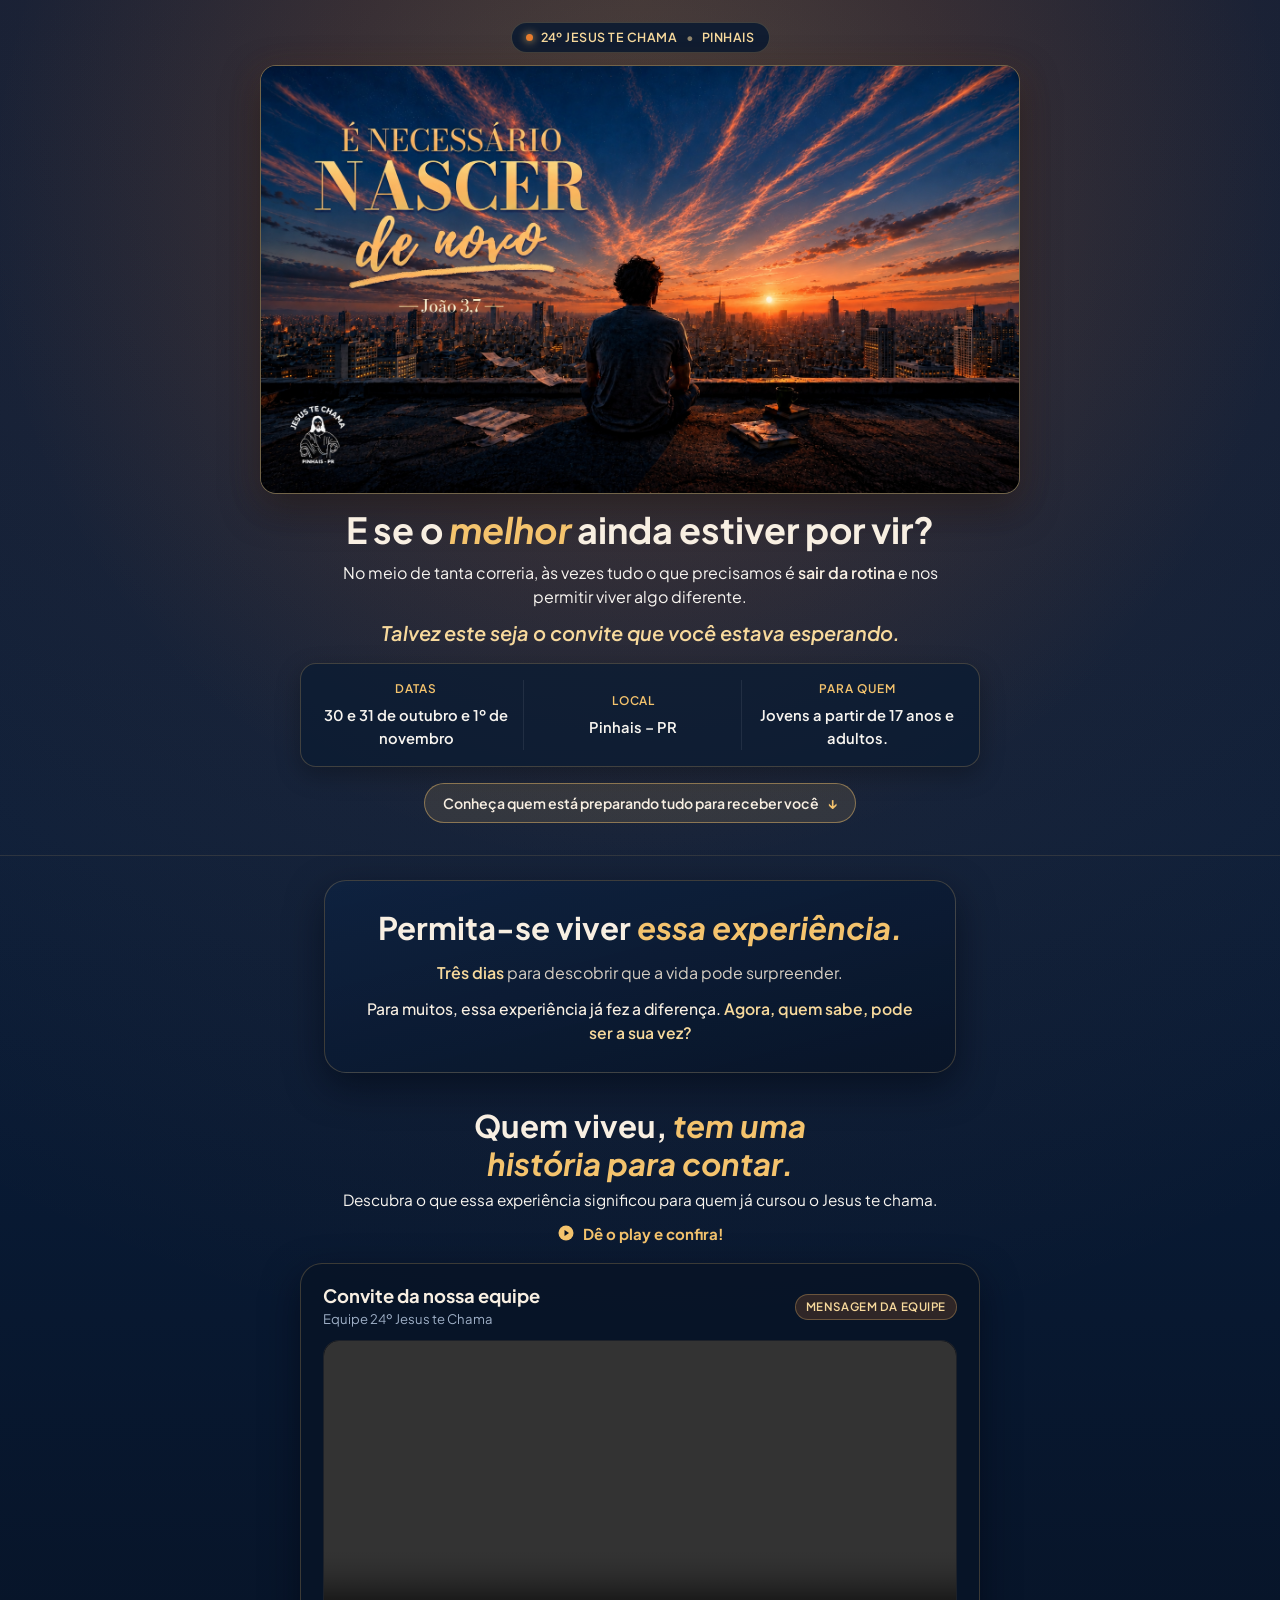
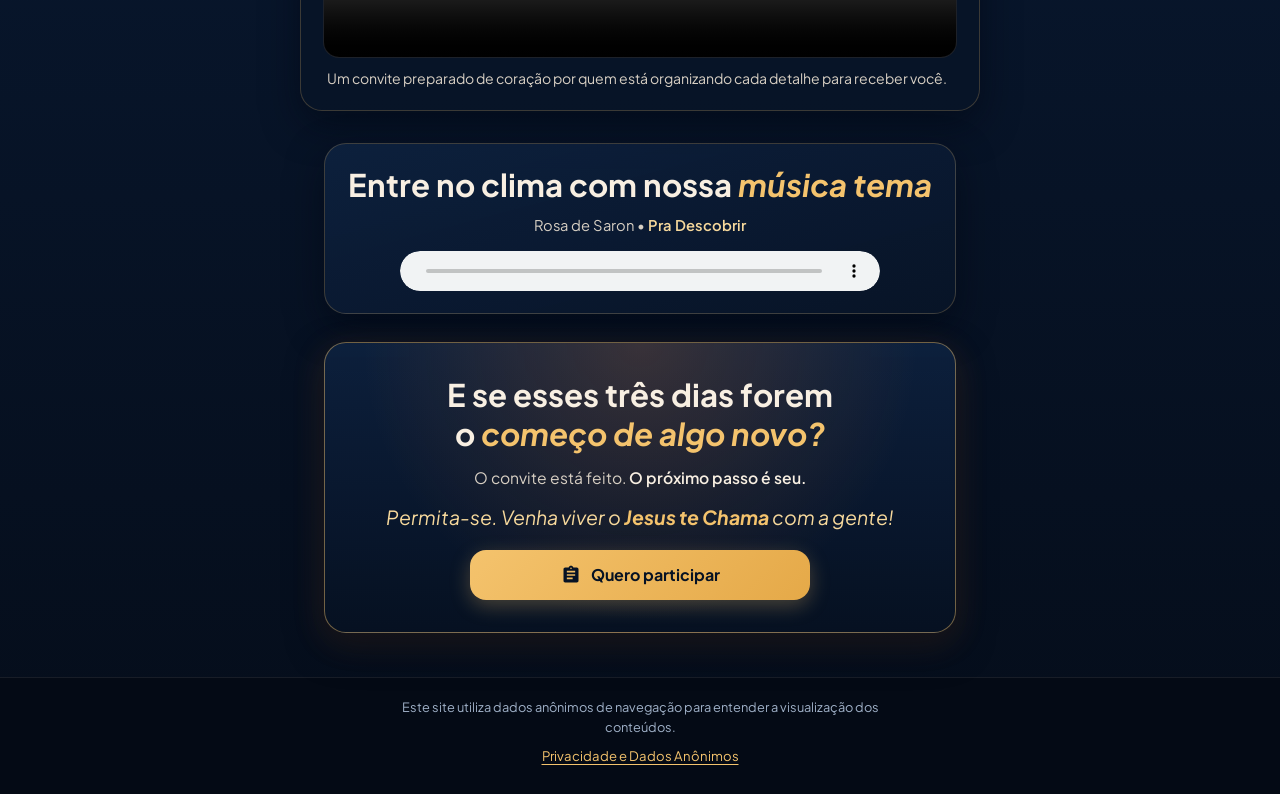
==== commit 3efdc560: "feat: atualizar pasta depoimentos com Depoimento Willian.mov e ajustes de exibicao" ====
--- a/index.html
+++ b/index.html
@@ -163,7 +163,7 @@
                   controls
                   playsinline
                   preload="metadata"
-                  src="depoimentos/WhatsApp Video 2026-10-13 at 09.26.29.mp4"
+                  src="depoimentos/Depoimento Willian.mov"
                 ></video>
               </div>
             </article>
